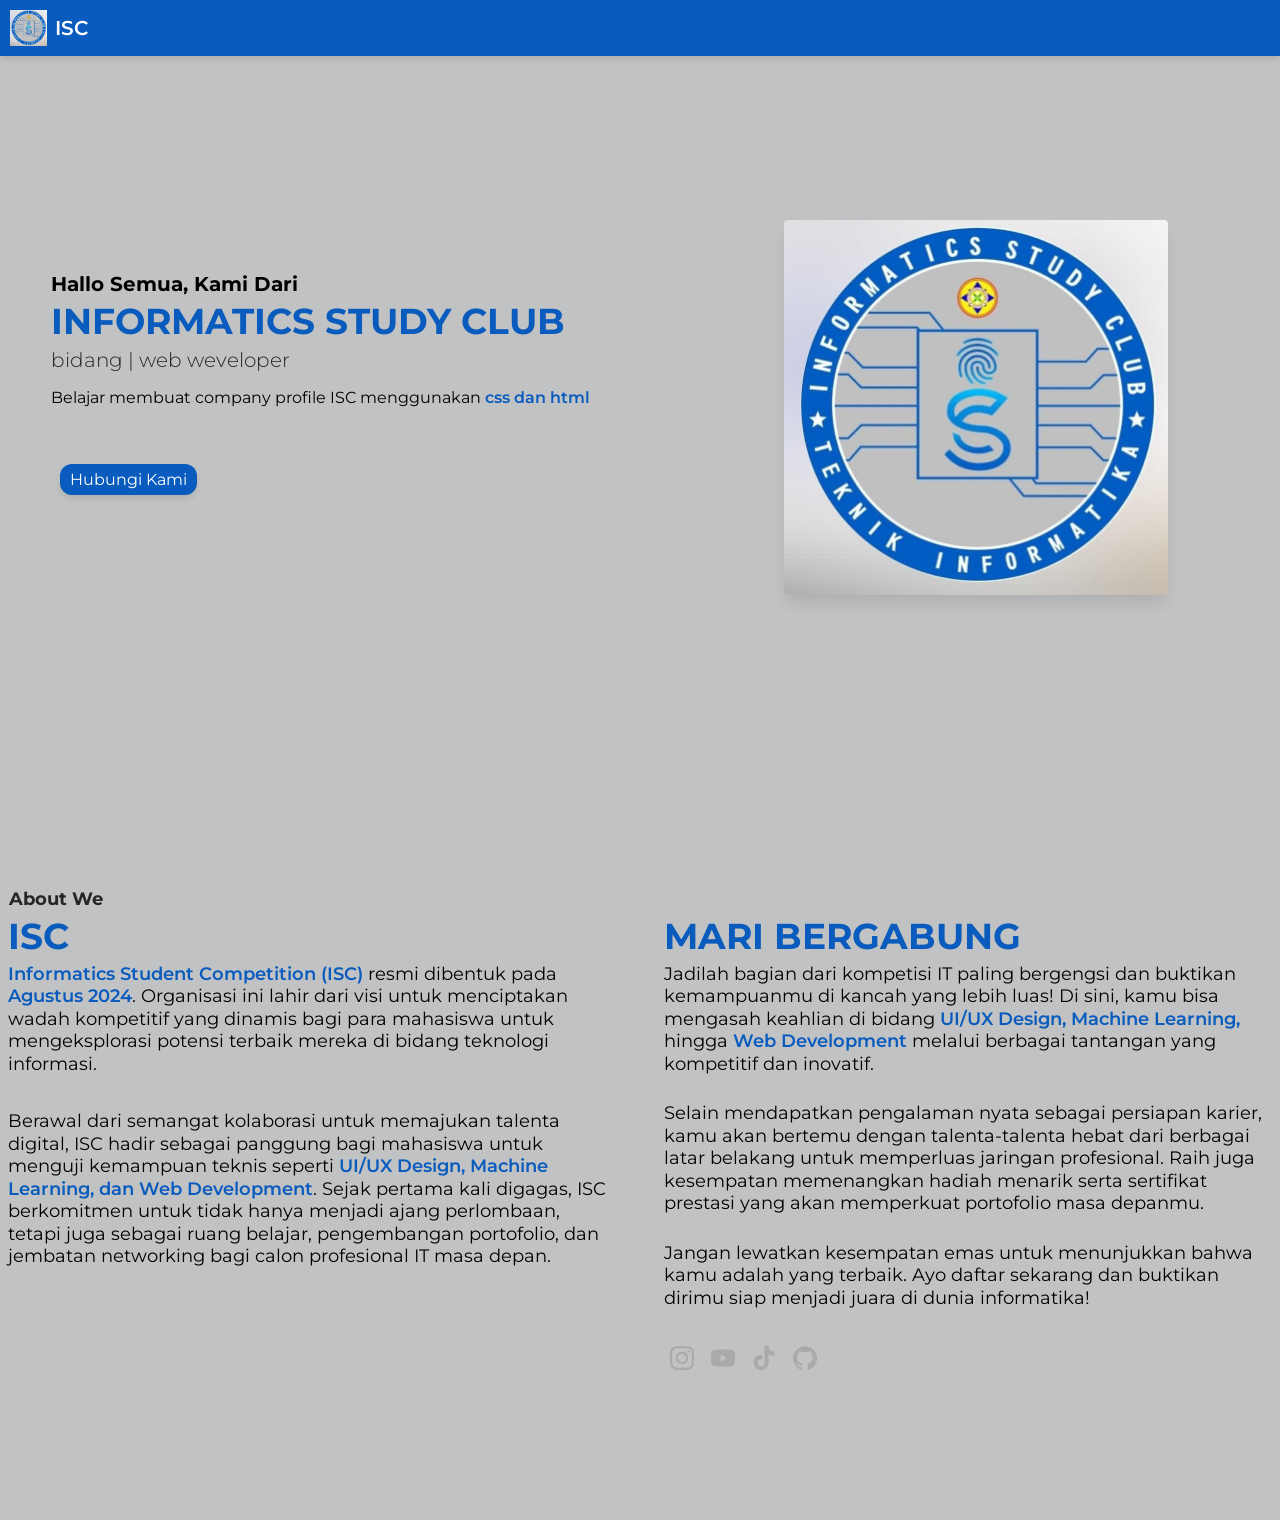
==== index.html @ fc63822f "Add files via upload" ====
<!doctype html>
<html lang="en">
  <head>
    <meta charset="UTF-8" />
    <meta name="viewport" content="width=device-width, initial-scale=1.0" />
    <title>Compny Profile Isc</title>
    <link rel="stylesheet" href="style.css" />
    <link rel="preconnect" href="https://fonts.googleapis.com" />
    <link rel="preconnect" href="https://fonts.gstatic.com" crossorigin />
    <link
      href="https://fonts.googleapis.com/css2?family=Inter:ital,opsz,wght@0,14..32,100..900;1,14..32,100..900&family=Montserrat:ital,wght@0,100..900;1,100..900&family=Roboto:ital,wght@0,100..900;1,100..900&display=swap"
      rel="stylesheet"
    />
  </head>
  <body>
    <!-- Header Start -->
    <header>
      <div class="container">
        <div class="inner-header">
          <div class="col-1-header">
            <div class="inner-header-col-1">
              <div class="logo">
                <img src="img/logo.jpeg" alt="" />
                <span>ISC</span>
              </div>
            </div>
          </div>
          <div class="col-2-header">
            <input type="checkbox" id="menu-toggle" hidden />

            <label for="menu-toggle" class="hamburger" id="hamburger">
              <span class="humberger-line"></span>
              <span class="humberger-line"></span>
              <span class="humberger-line"></span>
            </label>
            <nav id="nav-menu">
              <ul class="nav-ul">
                <li>
                  <a href="#home" class="nav-item active-item">Home</a>
                </li>
                <li>
                  <a href="#about" class="nav-item">About</a>
                </li>
                <li>
                  <a href="#program" class="nav-item">Program</a>
                </li>
                <li>
                  <a href="#contact" class="nav-item">Contact</a>
                </li>
                <li>
                  <a href="#bidang" class="nav-item">Bidang</a>
                </li>
              </ul>
            </nav>
          </div>
        </div>
      </div>
    </header>

    <!-- Header End-->

    <!-- Hero Section Start -->
    <section id="home">
      <div class="container">
        <div class="inner-hero">
          <div class="col-1-hero">
            <h1 class="">
              Hallo Semua, Kami dari
              <span
                class="block font-bold text-purple text-4xl lg:text-5xl mt-1"
              >
                Informatics study club
              </span>
            </h1>
            <h2 class="">bidang | <span class="">web weveloper</span></h2>
            <p class="leading-relaxed">
              Belajar membuat company profile ISC menggunakan
              <span class="text-purple font-bold"> css dan html </span>
            </p>
            <div class="container-home-a">
              <a href="#contact" class="">Hubungi Kami</a>
            </div>
          </div>
          <div class="col-2-hero">
            <img src="img/logo.jpeg" alt="" class="logo" />
          </div>
        </div>
      </div>
    </section>
    <!-- Hero Section End -->

    <!-- Hero Section Start -->
    <section id="about">
      <div class="container">
          <h2>About We</h2>
        <div class="inner-about">
          <div class="col-1-about">
            <h1>ISC</h1>
            <p >
             <span>Informatics Student Competition (ISC)</span> resmi dibentuk pada <span>Agustus 2024</span>. Organisasi ini lahir dari visi untuk menciptakan wadah kompetitif yang dinamis bagi para mahasiswa untuk mengeksplorasi potensi terbaik mereka di bidang teknologi informasi.
            </p><br>
            <p  >Berawal dari semangat kolaborasi untuk memajukan talenta digital, ISC hadir sebagai panggung bagi mahasiswa untuk menguji kemampuan teknis seperti <span>UI/UX Design, Machine Learning, dan Web Development</span>. Sejak pertama kali digagas, ISC berkomitmen untuk tidak hanya menjadi ajang perlombaan, tetapi juga sebagai ruang belajar, pengembangan portofolio, dan jembatan networking bagi calon profesional IT masa depan.</p>


          </div>
          <div class="col-2-about">
            <h1>Mari Bergabung</h1>
            <p>
              Jadilah bagian dari kompetisi IT paling bergengsi dan buktikan
              kemampuanmu di kancah yang lebih luas! Di sini, kamu bisa mengasah
              keahlian di bidang <span>UI/UX Design, Machine Learning,</span> hingga <span>Web
              Development</span> melalui berbagai tantangan yang kompetitif dan
              inovatif.</p><br>
              <p> Selain mendapatkan pengalaman nyata sebagai persiapan
              karier, kamu akan bertemu dengan talenta-talenta hebat dari
              berbagai latar belakang untuk memperluas jaringan profesional.
              Raih juga kesempatan memenangkan hadiah menarik serta sertifikat
              prestasi yang akan memperkuat portofolio masa depanmu. </p><br>
              <p>Jangan
              lewatkan kesempatan emas untuk menunjukkan bahwa kamu adalah yang
              terbaik. Ayo daftar sekarang dan buktikan dirimu siap menjadi
              juara di dunia informatika!</p> <br>
            </p>
            <ul>
              <li>
                <a href="">
                  <svg
                    role="img"
                    width="24"
                    viewBox="0 0 24 24"
                    xmlns="http://www.w3.org/2000/svg"
                  >
                    <title>Instagram</title>
                    <path
                      d="M7.0301.084c-1.2768.0602-2.1487.264-2.911.5634-.7888.3075-1.4575.72-2.1228 1.3877-.6652.6677-1.075 1.3368-1.3802 2.127-.2954.7638-.4956 1.6365-.552 2.914-.0564 1.2775-.0689 1.6882-.0626 4.947.0062 3.2586.0206 3.6671.0825 4.9473.061 1.2765.264 2.1482.5635 2.9107.308.7889.72 1.4573 1.388 2.1228.6679.6655 1.3365 1.0743 2.1285 1.38.7632.295 1.6361.4961 2.9134.552 1.2773.056 1.6884.069 4.9462.0627 3.2578-.0062 3.668-.0207 4.9478-.0814 1.28-.0607 2.147-.2652 2.9098-.5633.7889-.3086 1.4578-.72 2.1228-1.3881.665-.6682 1.0745-1.3378 1.3795-2.1284.2957-.7632.4966-1.636.552-2.9124.056-1.2809.0692-1.6898.063-4.948-.0063-3.2583-.021-3.6668-.0817-4.9465-.0607-1.2797-.264-2.1487-.5633-2.9117-.3084-.7889-.72-1.4568-1.3876-2.1228C21.2982 1.33 20.628.9208 19.8378.6165 19.074.321 18.2017.1197 16.9244.0645 15.6471.0093 15.236-.005 11.977.0014 8.718.0076 8.31.0215 7.0301.0839m.1402 21.6932c-1.17-.0509-1.8053-.2453-2.2287-.408-.5606-.216-.96-.4771-1.3819-.895-.422-.4178-.6811-.8186-.9-1.378-.1644-.4234-.3624-1.058-.4171-2.228-.0595-1.2645-.072-1.6442-.079-4.848-.007-3.2037.0053-3.583.0607-4.848.05-1.169.2456-1.805.408-2.2282.216-.5613.4762-.96.895-1.3816.4188-.4217.8184-.6814 1.3783-.9003.423-.1651 1.0575-.3614 2.227-.4171 1.2655-.06 1.6447-.072 4.848-.079 3.2033-.007 3.5835.005 4.8495.0608 1.169.0508 1.8053.2445 2.228.408.5608.216.96.4754 1.3816.895.4217.4194.6816.8176.9005 1.3787.1653.4217.3617 1.056.4169 2.2263.0602 1.2655.0739 1.645.0796 4.848.0058 3.203-.0055 3.5834-.061 4.848-.051 1.17-.245 1.8055-.408 2.2294-.216.5604-.4763.96-.8954 1.3814-.419.4215-.8181.6811-1.3783.9-.4224.1649-1.0577.3617-2.2262.4174-1.2656.0595-1.6448.072-4.8493.079-3.2045.007-3.5825-.006-4.848-.0608M16.953 5.5864A1.44 1.44 0 1 0 18.39 4.144a1.44 1.44 0 0 0-1.437 1.4424M5.8385 12.012c.0067 3.4032 2.7706 6.1557 6.173 6.1493 3.4026-.0065 6.157-2.7701 6.1506-6.1733-.0065-3.4032-2.771-6.1565-6.174-6.1498-3.403.0067-6.156 2.771-6.1496 6.1738M8 12.0077a4 4 0 1 1 4.008 3.9921A3.9996 3.9996 0 0 1 8 12.0077"
                    />
                  </svg>
                </a>
              </li>
              <li>
                <a href="">
                  <svg
                    role="img"
                    width="24"
                    viewBox="0 0 24 24"
                    xmlns="http://www.w3.org/2000/svg"
                  >
                    <title>YouTube</title>
                    <path
                      d="M23.498 6.186a3.016 3.016 0 0 0-2.122-2.136C19.505 3.545 12 3.545 12 3.545s-7.505 0-9.377.505A3.017 3.017 0 0 0 .502 6.186C0 8.07 0 12 0 12s0 3.93.502 5.814a3.016 3.016 0 0 0 2.122 2.136c1.871.505 9.376.505 9.376.505s7.505 0 9.377-.505a3.015 3.015 0 0 0 2.122-2.136C24 15.93 24 12 24 12s0-3.93-.502-5.814zM9.545 15.568V8.432L15.818 12l-6.273 3.568z"
                    />
                  </svg>
                </a>
              </li>

              <li>
                <a href="">
                  <svg
                    role="img"
                    width="24"
                    viewBox="0 0 24 24"
                    xmlns="http://www.w3.org/2000/svg"
                  >
                    <title>TikTok</title>
                    <path
                      d="M12.525.02c1.31-.02 2.61-.01 3.91-.02.08 1.53.63 3.09 1.75 4.17 1.12 1.11 2.7 1.62 4.24 1.79v4.03c-1.44-.05-2.89-.35-4.2-.97-.57-.26-1.1-.59-1.62-.93-.01 2.92.01 5.84-.02 8.75-.08 1.4-.54 2.79-1.35 3.94-1.31 1.92-3.58 3.17-5.91 3.21-1.43.08-2.86-.31-4.08-1.03-2.02-1.19-3.44-3.37-3.65-5.71-.02-.5-.03-1-.01-1.49.18-1.9 1.12-3.72 2.58-4.96 1.66-1.44 3.98-2.13 6.15-1.72.02 1.48-.04 2.96-.04 4.44-.99-.32-2.15-.23-3.02.37-.63.41-1.11 1.04-1.36 1.75-.21.51-.15 1.07-.14 1.61.24 1.64 1.82 3.02 3.5 2.87 1.12-.01 2.19-.66 2.77-1.61.19-.33.4-.67.41-1.06.1-1.79.06-3.57.07-5.36.01-4.03-.01-8.05.02-12.07z"
                    />
                  </svg>
                </a>
              </li>
              <li>
                <a href="">
                  <svg
                    role="img"
                    width="24"
                    viewBox="0 0 24 24"
                    xmlns="http://www.w3.org/2000/svg"
                  >
                    <title>GitHub</title>
                    <path
                      d="M12 .297c-6.63 0-12 5.373-12 12 0 5.303 3.438 9.8 8.205 11.385.6.113.82-.258.82-.577 0-.285-.01-1.04-.015-2.04-3.338.724-4.042-1.61-4.042-1.61C4.422 18.07 3.633 17.7 3.633 17.7c-1.087-.744.084-.729.084-.729 1.205.084 1.838 1.236 1.838 1.236 1.07 1.835 2.809 1.305 3.495.998.108-.776.417-1.305.76-1.605-2.665-.3-5.466-1.332-5.466-5.93 0-1.31.465-2.38 1.235-3.22-.135-.303-.54-1.523.105-3.176 0 0 1.005-.322 3.3 1.23.96-.267 1.98-.399 3-.405 1.02.006 2.04.138 3 .405 2.28-1.552 3.285-1.23 3.285-1.23.645 1.653.24 2.873.12 3.176.765.84 1.23 1.91 1.23 3.22 0 4.61-2.805 5.625-5.475 5.92.42.36.81 1.096.81 2.22 0 1.606-.015 2.896-.015 3.286 0 .315.21.69.825.57C20.565 22.092 24 17.592 24 12.297c0-6.627-5.373-12-12-12"
                    />
                  </svg>
                </a>
              </li>
            </ul>
          </div>
        </div>
      </div>
    </section>
    <!-- Hero Section End -->
  </body>
</html>
---- style.css ----
:root {
  /* Colors */
  --bg-primary: #095bbd;
  --bg-secondary: #c0c2c4;
  --text-white: #ffffff;
  --text-primary: #095bbd;

  /* Spacing */
  --spacing-xs: 4px;
  --spacing-sm: 8px;
  --spacing-md: 16px;
  --spacing-lg: 24px;
  --spacing-xl: 32px;

  /* Font Sizes */
  --font-sm: 0.875rem;
  --font-base: 1rem;
  --font-lg: 1.125rem;
  --font-xl: 1.25rem;
  --font-2xl: 1.5rem;
  --font-3xl: 1.75rem;
  --font-4xl: 2.25rem; /* 36px */
  --font-5xl: 3rem; /* 48px */
  --font-6xl: 3.75rem; /* 60px */
  --font-7xl: 4.5rem; /* 72px */
  --font-8xl: 6rem; /* 96px */
  --font-9xl: 8rem; /* 128px (default Tailwind) */

  /* Line-heigth */
  --line-height-none: 1;
  --line-height-tight: 1.25;
  --line-height-snug: 1.375;
  --line-height-normal: 1.5;
  --line-height-relaxed: 1.625;
  --line-height-loose: 2;

  --font-normal: 400;
  --font-medium: 500;
  --font-semibold: 600;
  --font-bold: 700;

  /* Border Radius */
  --radius-sm: 4px;
  --radius-md: 8px;
  --radius-lg: 12px;
  --radius-xl: 16px;
  --radius-round: 50%;

  /* Shadows */
  --shadow-sm: 0 1px 2px 0 rgba(0, 0, 0, 0.05);
  --shadow-md: 0 4px 6px -1px rgba(0, 0, 0, 0.1);
  --shadow-lg: 0 10px 15px -3px rgba(0, 0, 0, 0.1);
  --shadow-xl: 0 20px 25px -5px rgba(0, 0, 0, 0.1);
}
* {
  margin: 0;
  padding: 0;
  box-sizing: border-box;
}

body {
  background-color: var(--bg-secondary);
  font-family: "Montserrat", sans-serif;
  overflow-x: hidden;
}

section {
  padding-block: 9rem;
}
.container {
  width: 100%;
  margin-inline: auto;
  padding-inline: auto;
}

/* Header Start*/
header {
  position: sticky;
  top: 0;
  right: 0;
  height: 56px;
  background-color: var(--bg-primary);
  width: 100%;
  box-shadow: var(--shadow-md);
  overflow: visible;
  z-index: 999;
}

header .inner-header {
  display: grid;
  grid-template-columns: 50% 50%;
  grid-template-areas: "col-1-header col-2-header";
}

/*------- Colom 1  ------ */
header .col-1-header {
  grid-area: col-1-header;
  height: 56px;
  display: grid;
  align-items: center;
  margin-inline-start: 10px;
}

header .col-1-header .logo {
  display: flex;
  align-items: center; /* bikin span sejajar tengah dengan gambar */
  gap: 8px; /* jarak antara gambar dan teks */
}
header .col-1-header .logo img {
  height: 36px;
  width: auto; /* biar proporsi aman */
}

header .col-1-header .logo span {
  color: var(--text-white);
  font-weight: 600;
  font-size: var(--font-xl);
}

/*------- Colom 2  ------ */
header .col-2-header {
  grid-area: col-2-header;
  height: 56px;
  display: flex;
  justify-content: end;
  margin-inline-end: 10px;
  align-items: center;
}

/*----- Humberger ------*/

header .col-2-header #hamburger {
  display: flex;
  flex-direction: column;
  gap: 5px;
  cursor: pointer;
  background-color: transparent;
  border: none;
}

header .col-2-header .humberger-line {
  width: 20px;
  height: 3px;
  display: block;
  background: rgba(0, 0, 0, 0.9); /* ini yang bikin garis */
  border-radius: 2px; /* opsional biar agak halus */
  transition: all 0.3s ease;
  transform-origin: center; /* penting */
}

/* saat aktif */
#menu-toggle:checked + .hamburger .humberger-line:nth-child(1) {
  transform: translateY(8px) rotate(45deg);
}

#menu-toggle:checked + .hamburger .humberger-line:nth-child(2) {
  opacity: 0;
}

#menu-toggle:checked + .hamburger .humberger-line:nth-child(3) {
  transform: translateY(-8px) rotate(-45deg);
}
/* ------ Menu ------ */
#nav-menu {
  position: absolute;
  /* overflow-x: hidden; <-- Hapus ini jika tidak perlu di dalam menu */
  background-color: var(--bg-secondary);
  box-shadow: var(--shadow-lg);
  top: 100%; /* Pas di bawah header */
  right: 0;   /* Tempelkan ke kanan layar agar tidak meluber */
  max-width: 96rem;
  padding: 1.5rem;
  padding-inline: 3rem;
  z-index: 99;
  transition: all 0.5s ease;
  
  /* Perubahan Utama */
  opacity: 0;
  visibility: hidden; 
  transform: translateX(100%); /* Dorong keluar layar sepenuhnya berdasarkan lebar dirinya sendiri */
}

#menu-toggle:checked ~ #nav-menu {
  transform: translateX(0);
   visibility:visible; 
  opacity: 1;
}

#nav-menu .nav-ul {
  list-style: none;

}

#nav-menu .nav-item {
  display: block;
  padding: 0.5rem;
  color: black;
  text-decoration: none;
  list-style: none;
}

#nav-menu .nav-item:visited {
  color: none;
}

#nav-menu .nav-item.active-item {
  font-weight: 800;
}

/* Header End*/

/* Hero Section */

.inner-hero {
  display: grid;
  grid-template-columns: 100%; /* 2 kolom sama lebar */
  gap: 16px; /* jarak antar kolom */

  grid-template-areas:
    "text"
    "logo";
  /* justify-content: center;  */
  place-items: center;
}
/* ---- Colom 1 ----- */
.col-1-hero {
  width: inherit;
  display: flex;
  grid-area: text;
  padding-inline: 1em;
  justify-content: center; /* tengah horizontal */
  flex-direction: column;
  align-items: flex-start;
}

.col-1-hero h1 {
  font-size: var(--font-base);
  line-height: var(--line-height-tight);
  text-transform: capitalize;
  font-weight: bold;
  font-weight: 700;
}
.col-1-hero h1 span {
  /* font-size: var(--font-heading-mobile); */
  font-size: var(--font-2xl);
  line-height: var(--line-height-tight);
  color: var(--text-primary);
  display: block;
  margin-top: 2px;
  text-transform: uppercase;
}

.col-1-hero h2 {
  font-weight: 300;
  opacity: 0.8;
  font-size: var(--font-lg);
  margin-bottom: 0.7rem;
  line-height: var(--line-height-relaxed);
}

.col-1-hero p {
  line-height: var(--line-height-tight);
  font-size: var(--font-base);
  margin-bottom: 1.5rem;
}

.col-1-hero p span {
  color: var(--text-primary);
  font-weight: 600;
}

.col-1-hero a {
  text-decoration: none;
  display: inline-block;
  background-color: #095bbd;
  color: var(--text-white);
  padding-inline: 10px;
  padding-block: 6px;
  outline: none;
  width: auto;
  border-radius: var(--radius-lg);
  margin-inline-start: 0.6rem;
  margin-bottom: 2rem;
  transition: all 0.4 ease;
  box-shadow: var(--shadow-md);
}

.col-1-hero a:hover {
  opacity: 0.9;
  transform: translateY(-2px);
  z-index: 999;
}

/* ---- Colom 2 ----- */

.col-2-hero {
  grid-area: logo;
  align-self: center;
  padding-inline: 1em;
  margin-top: 20px;
}

.col-2-hero img {
  margin-inline: auto;
  width: 24rem;
  max-width: 100%;
  text-align: center;
  border-radius: var(--radius-sm);
  box-shadow: var(--shadow-lg);
}

/* Hero Section End */

/* Abaout  Start */

#about h2 {
  font-weight: 700;
  opacity: 0.8;
  font-size: var(--font-lg);
  /* margin-bottom: 0.7rem; */
  line-height: var(--line-height-snug);
  text-transform: none;
  margin-inline-start: 0.8em;
}

.inner-about {
  display: grid;
  grid-template-columns: 100%; /* 2 kolom sama lebar */
  gap: 16px; /* jarak antar kolom */

  grid-template-areas:
    "col-1-about"
    "col-2-about";
  justify-content: center;
  align-items: start;
  /* place-items: center; */
}
.col-1-about {
  width: inherit;
  display: flex;
  grid-area: col-1-about;
  padding-inline: 1em;
  justify-content: center; /* tengah horizontal */
  flex-direction: column;
  align-items: flex-start;
  gap: 4px;
  text-transform: uppercase;
  margin-top: 2px;
}

.col-1-about h1 {
  font-size: var(--font-2xl);
  line-height: var(--line-height-tight);
  text-transform: capitalize;
  color: var(--text-primary);
  font-weight: bold;
  font-weight: 700;
}

.col-1-about p {
  line-height: var(--line-height-tight);
  font-size: var(--font-base);
  margin-bottom: 0.5rem;
  text-transform: none !important;
}

.col-1-about p span {
  color: var(--text-primary);
  font-weight: 600;
}

.col-2-about {
  width: inherit;
  display: flex;
  grid-area: col-2-about;
  padding-inline: 1em;
  justify-content: center; /* tengah horizontal */
  flex-direction: column;
  align-items: flex-start;
  gap: 4px;
}

.col-2-about h1 {
  font-size: var(--font-2xl);
  line-height: var(--line-height-tight);
  text-transform: capitalize;
  color: var(--text-primary);
  font-weight: bold;
  font-weight: 700;
  margin-top: 2px;
  text-transform: uppercase;
}

.col-2-about p {
  line-height: var(--line-height-tight);
  font-size: var(--font-base);
  /* margin-bottom: 1.5rem; */
}

.col-2-about ul {
  display: flex;
  gap: 5px;
}

.col-2-about p span {
  color: var(--text-primary);
  font-weight: 600;
}

.col-2-about ul li {
  display: grid;
  place-items: center;
  width: 2.25rem;
  height: 2.25rem;
  border-radius: var(--radius-round);
}
col-2-about .inner-icon-about {
  margin-top: 2rem;
}

.col-2-about ul li a {
  display: flex;
  height: auto;
  color: var(--text-white);
}

.col-2-about ul li a svg {
  fill: #aaa;
  transition: 0.3s;
}

.col-2-about ul li a svg path {
  fill: #aaa;
  transition: 0.3s;
}

.col-2-about ul li:hover a svg path {
  fill: #fff;
}

.col-2-about ul li:hover svg {
  /* fill: #E1306C; warna Instagram */
  fill: var(--bg-secondary);
  line-height: 2.25rem;
}
.col-2-about ul li:hover {
  background-color: var(--bg-primary);
}
/* Abaout  End*/

/* Mobile (default) */

/* sm ≥ 640px */
@media (min-width: 640px) {
  .container {
    max-width: 40rem;
  }
}

/* md ≥ 768px */
@media (min-width: 768px) {
  .container {
    max-width: 48rem;
  }
}

/* lg ≥ 1024px */
@media (min-width: 1024px) {
  .container {
    max-width: 64;
  }

  /* Header Start */
  header .col-2-header #hamburger {
    display: none;
  }

  /* ------ Menu ------ */
  #nav-menu {
    position: static;
    background-color: transparent;
    max-width: 96rem;
    padding: 0.3rem;
    padding-inline: 0;
    z-index: 99;
    transition: all 0.5s ease;
    opacity: 1;

    transform: translateX(0);
  }

  #nav-menu .nav-ul {
    display: flex;
  }

  #nav-menu .nav-item {
    display: inline-block;
    color: var(--text-white);
    padding-inline: 1rem;
    list-style: none;
  }

  /* Header end */
  /* Hero Section */

  header {
  }

  .inner-hero {
    grid-template-columns: 50% 50%; /* 2 kolom sama lebar */
    grid-template-areas: "text logo";
  }

  /* ---- Colom 1 ----- */
  .col-1-hero h1 {
    font-size: var(--font-xl);
  }
  .col-1-hero h1 span {
    /* font-size: var(--font-heading-mobile); */
    font-size: var(--font-4xl);
  }

  .col-1-hero h2 {
    font-size: var(--font-xl);
  }

  .col-1-hero a {
    margin-top: 2rem;
  }

  /* Hero SectionEnd */

  /* About Start */
  #about h2 {
    margin-inline-start: 0.5em;
  }

  .inner-about {
    grid-template-columns: 50% 50%; /* 2 kolom sama lebar */
    grid-template-areas: "col-1-about col-2-about";
  }

  /* ---- Colom 1 ----- */
  .col-1-about h1 {
    /* font-size: var(--font-heading-mobile); */
    font-size: var(--font-4xl);
  }

  .col-1-about h2 {
    font-size: var(--font-xl);
  }

  .col-1-about p {
    font-size: var(--font-lg);
  }

  .col-1-hero a {
    margin-top: 2rem;
  }

  /* ---- Colom 2 ----- */
  .col-2-about {
    margin-top: 0rem;
  }
  .col-2-about h1 {
    /* font-size: var(--font-heading-mobile); */
    font-size: var(--font-4xl);
  }

  .col-2-about p {
    font-size: var(--font-lg);
  }
}

/* xl ≥ 1280px */
@media (min-width: 1280px) {
  .container {
    max-width: 80rem;
  }
}

/* 2xl ≥ 1536px */
@media (min-width: 1536px) {
  .container {
    max-width: 96rem;
  }
}
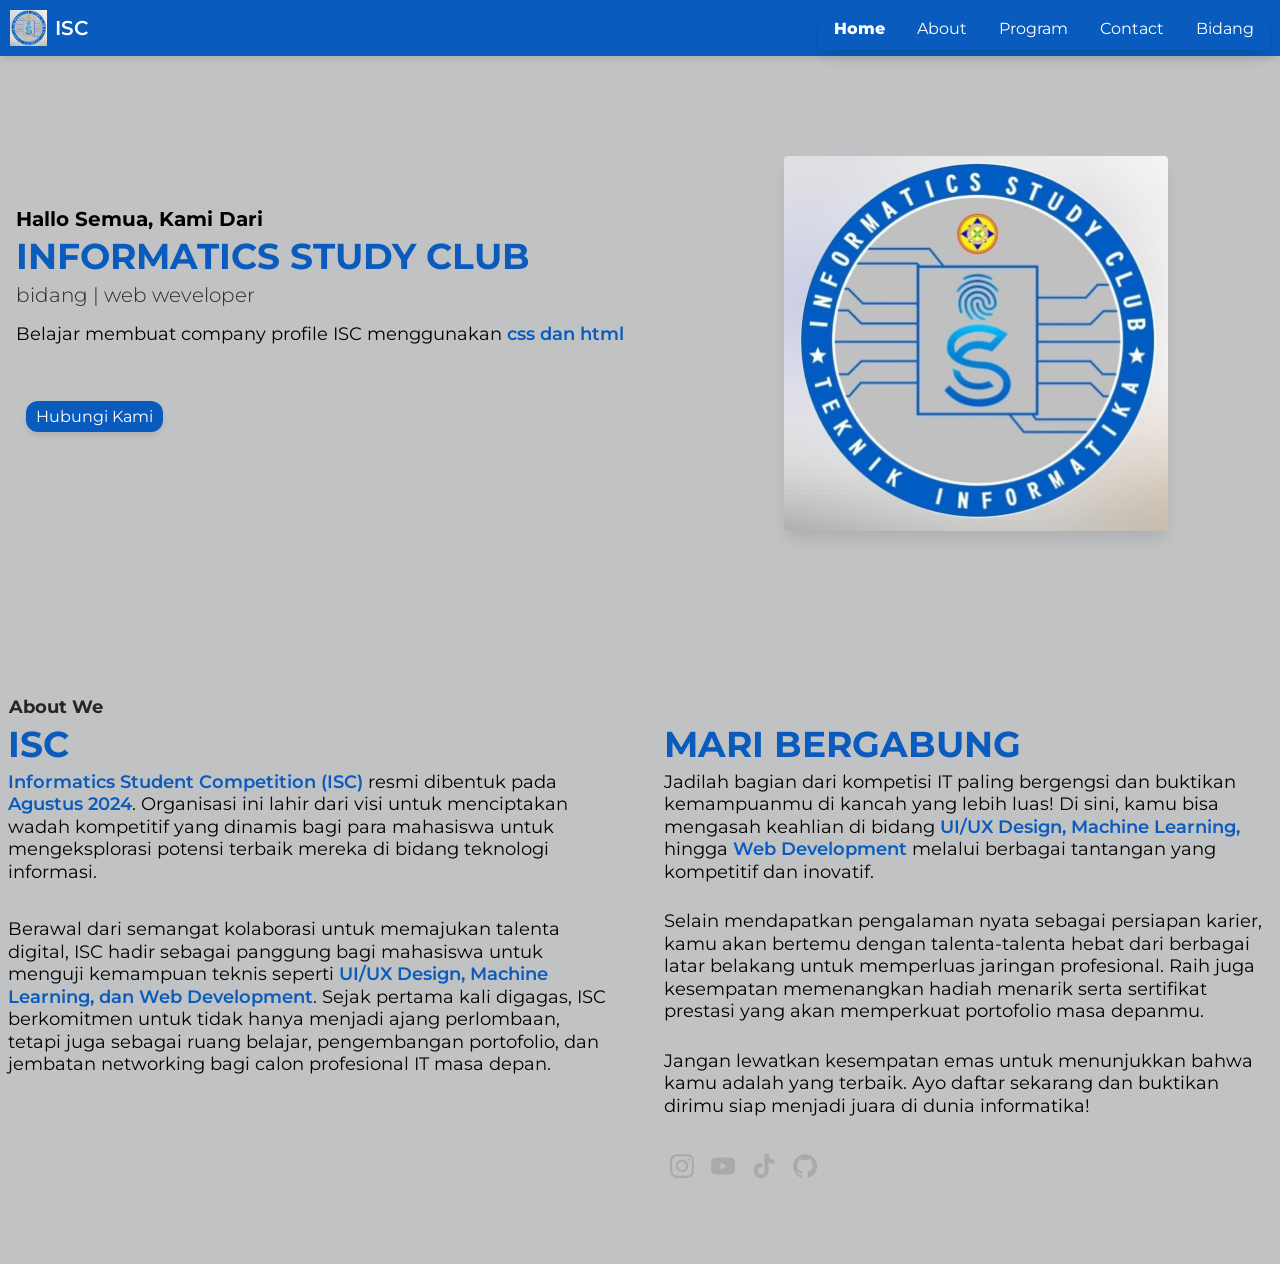
==== commit fc8a717d: "init project" ====
--- a/index.html
+++ b/index.html
@@ -1,193 +1,193 @@
-<!doctype html>
-<html lang="en">
-  <head>
-    <meta charset="UTF-8" />
-    <meta name="viewport" content="width=device-width, initial-scale=1.0" />
-    <title>Compny Profile Isc</title>
-    <link rel="stylesheet" href="style.css" />
-    <link rel="preconnect" href="https://fonts.googleapis.com" />
-    <link rel="preconnect" href="https://fonts.gstatic.com" crossorigin />
-    <link
-      href="https://fonts.googleapis.com/css2?family=Inter:ital,opsz,wght@0,14..32,100..900;1,14..32,100..900&family=Montserrat:ital,wght@0,100..900;1,100..900&family=Roboto:ital,wght@0,100..900;1,100..900&display=swap"
-      rel="stylesheet"
-    />
-  </head>
-  <body>
-    <!-- Header Start -->
-    <header>
-      <div class="container">
-        <div class="inner-header">
-          <div class="col-1-header">
-            <div class="inner-header-col-1">
-              <div class="logo">
-                <img src="img/logo.jpeg" alt="" />
-                <span>ISC</span>
-              </div>
-            </div>
-          </div>
-          <div class="col-2-header">
-            <input type="checkbox" id="menu-toggle" hidden />
-
-            <label for="menu-toggle" class="hamburger" id="hamburger">
-              <span class="humberger-line"></span>
-              <span class="humberger-line"></span>
-              <span class="humberger-line"></span>
-            </label>
-            <nav id="nav-menu">
-              <ul class="nav-ul">
-                <li>
-                  <a href="#home" class="nav-item active-item">Home</a>
-                </li>
-                <li>
-                  <a href="#about" class="nav-item">About</a>
-                </li>
-                <li>
-                  <a href="#program" class="nav-item">Program</a>
-                </li>
-                <li>
-                  <a href="#contact" class="nav-item">Contact</a>
-                </li>
-                <li>
-                  <a href="#bidang" class="nav-item">Bidang</a>
-                </li>
-              </ul>
-            </nav>
-          </div>
-        </div>
-      </div>
-    </header>
-
-    <!-- Header End-->
-
-    <!-- Hero Section Start -->
-    <section id="home">
-      <div class="container">
-        <div class="inner-hero">
-          <div class="col-1-hero">
-            <h1 class="">
-              Hallo Semua, Kami dari
-              <span
-                class="block font-bold text-purple text-4xl lg:text-5xl mt-1"
-              >
-                Informatics study club
-              </span>
-            </h1>
-            <h2 class="">bidang | <span class="">web weveloper</span></h2>
-            <p class="leading-relaxed">
-              Belajar membuat company profile ISC menggunakan
-              <span class="text-purple font-bold"> css dan html </span>
-            </p>
-            <div class="container-home-a">
-              <a href="#contact" class="">Hubungi Kami</a>
-            </div>
-          </div>
-          <div class="col-2-hero">
-            <img src="img/logo.jpeg" alt="" class="logo" />
-          </div>
-        </div>
-      </div>
-    </section>
-    <!-- Hero Section End -->
-
-    <!-- Hero Section Start -->
-    <section id="about">
-      <div class="container">
-          <h2>About We</h2>
-        <div class="inner-about">
-          <div class="col-1-about">
-            <h1>ISC</h1>
-            <p >
-             <span>Informatics Student Competition (ISC)</span> resmi dibentuk pada <span>Agustus 2024</span>. Organisasi ini lahir dari visi untuk menciptakan wadah kompetitif yang dinamis bagi para mahasiswa untuk mengeksplorasi potensi terbaik mereka di bidang teknologi informasi.
-            </p><br>
-            <p  >Berawal dari semangat kolaborasi untuk memajukan talenta digital, ISC hadir sebagai panggung bagi mahasiswa untuk menguji kemampuan teknis seperti <span>UI/UX Design, Machine Learning, dan Web Development</span>. Sejak pertama kali digagas, ISC berkomitmen untuk tidak hanya menjadi ajang perlombaan, tetapi juga sebagai ruang belajar, pengembangan portofolio, dan jembatan networking bagi calon profesional IT masa depan.</p>
-
-
-          </div>
-          <div class="col-2-about">
-            <h1>Mari Bergabung</h1>
-            <p>
-              Jadilah bagian dari kompetisi IT paling bergengsi dan buktikan
-              kemampuanmu di kancah yang lebih luas! Di sini, kamu bisa mengasah
-              keahlian di bidang <span>UI/UX Design, Machine Learning,</span> hingga <span>Web
-              Development</span> melalui berbagai tantangan yang kompetitif dan
-              inovatif.</p><br>
-              <p> Selain mendapatkan pengalaman nyata sebagai persiapan
-              karier, kamu akan bertemu dengan talenta-talenta hebat dari
-              berbagai latar belakang untuk memperluas jaringan profesional.
-              Raih juga kesempatan memenangkan hadiah menarik serta sertifikat
-              prestasi yang akan memperkuat portofolio masa depanmu. </p><br>
-              <p>Jangan
-              lewatkan kesempatan emas untuk menunjukkan bahwa kamu adalah yang
-              terbaik. Ayo daftar sekarang dan buktikan dirimu siap menjadi
-              juara di dunia informatika!</p> <br>
-            </p>
-            <ul>
-              <li>
-                <a href="">
-                  <svg
-                    role="img"
-                    width="24"
-                    viewBox="0 0 24 24"
-                    xmlns="http://www.w3.org/2000/svg"
-                  >
-                    <title>Instagram</title>
-                    <path
-                      d="M7.0301.084c-1.2768.0602-2.1487.264-2.911.5634-.7888.3075-1.4575.72-2.1228 1.3877-.6652.6677-1.075 1.3368-1.3802 2.127-.2954.7638-.4956 1.6365-.552 2.914-.0564 1.2775-.0689 1.6882-.0626 4.947.0062 3.2586.0206 3.6671.0825 4.9473.061 1.2765.264 2.1482.5635 2.9107.308.7889.72 1.4573 1.388 2.1228.6679.6655 1.3365 1.0743 2.1285 1.38.7632.295 1.6361.4961 2.9134.552 1.2773.056 1.6884.069 4.9462.0627 3.2578-.0062 3.668-.0207 4.9478-.0814 1.28-.0607 2.147-.2652 2.9098-.5633.7889-.3086 1.4578-.72 2.1228-1.3881.665-.6682 1.0745-1.3378 1.3795-2.1284.2957-.7632.4966-1.636.552-2.9124.056-1.2809.0692-1.6898.063-4.948-.0063-3.2583-.021-3.6668-.0817-4.9465-.0607-1.2797-.264-2.1487-.5633-2.9117-.3084-.7889-.72-1.4568-1.3876-2.1228C21.2982 1.33 20.628.9208 19.8378.6165 19.074.321 18.2017.1197 16.9244.0645 15.6471.0093 15.236-.005 11.977.0014 8.718.0076 8.31.0215 7.0301.0839m.1402 21.6932c-1.17-.0509-1.8053-.2453-2.2287-.408-.5606-.216-.96-.4771-1.3819-.895-.422-.4178-.6811-.8186-.9-1.378-.1644-.4234-.3624-1.058-.4171-2.228-.0595-1.2645-.072-1.6442-.079-4.848-.007-3.2037.0053-3.583.0607-4.848.05-1.169.2456-1.805.408-2.2282.216-.5613.4762-.96.895-1.3816.4188-.4217.8184-.6814 1.3783-.9003.423-.1651 1.0575-.3614 2.227-.4171 1.2655-.06 1.6447-.072 4.848-.079 3.2033-.007 3.5835.005 4.8495.0608 1.169.0508 1.8053.2445 2.228.408.5608.216.96.4754 1.3816.895.4217.4194.6816.8176.9005 1.3787.1653.4217.3617 1.056.4169 2.2263.0602 1.2655.0739 1.645.0796 4.848.0058 3.203-.0055 3.5834-.061 4.848-.051 1.17-.245 1.8055-.408 2.2294-.216.5604-.4763.96-.8954 1.3814-.419.4215-.8181.6811-1.3783.9-.4224.1649-1.0577.3617-2.2262.4174-1.2656.0595-1.6448.072-4.8493.079-3.2045.007-3.5825-.006-4.848-.0608M16.953 5.5864A1.44 1.44 0 1 0 18.39 4.144a1.44 1.44 0 0 0-1.437 1.4424M5.8385 12.012c.0067 3.4032 2.7706 6.1557 6.173 6.1493 3.4026-.0065 6.157-2.7701 6.1506-6.1733-.0065-3.4032-2.771-6.1565-6.174-6.1498-3.403.0067-6.156 2.771-6.1496 6.1738M8 12.0077a4 4 0 1 1 4.008 3.9921A3.9996 3.9996 0 0 1 8 12.0077"
-                    />
-                  </svg>
-                </a>
-              </li>
-              <li>
-                <a href="">
-                  <svg
-                    role="img"
-                    width="24"
-                    viewBox="0 0 24 24"
-                    xmlns="http://www.w3.org/2000/svg"
-                  >
-                    <title>YouTube</title>
-                    <path
-                      d="M23.498 6.186a3.016 3.016 0 0 0-2.122-2.136C19.505 3.545 12 3.545 12 3.545s-7.505 0-9.377.505A3.017 3.017 0 0 0 .502 6.186C0 8.07 0 12 0 12s0 3.93.502 5.814a3.016 3.016 0 0 0 2.122 2.136c1.871.505 9.376.505 9.376.505s7.505 0 9.377-.505a3.015 3.015 0 0 0 2.122-2.136C24 15.93 24 12 24 12s0-3.93-.502-5.814zM9.545 15.568V8.432L15.818 12l-6.273 3.568z"
-                    />
-                  </svg>
-                </a>
-              </li>
-
-              <li>
-                <a href="">
-                  <svg
-                    role="img"
-                    width="24"
-                    viewBox="0 0 24 24"
-                    xmlns="http://www.w3.org/2000/svg"
-                  >
-                    <title>TikTok</title>
-                    <path
-                      d="M12.525.02c1.31-.02 2.61-.01 3.91-.02.08 1.53.63 3.09 1.75 4.17 1.12 1.11 2.7 1.62 4.24 1.79v4.03c-1.44-.05-2.89-.35-4.2-.97-.57-.26-1.1-.59-1.62-.93-.01 2.92.01 5.84-.02 8.75-.08 1.4-.54 2.79-1.35 3.94-1.31 1.92-3.58 3.17-5.91 3.21-1.43.08-2.86-.31-4.08-1.03-2.02-1.19-3.44-3.37-3.65-5.71-.02-.5-.03-1-.01-1.49.18-1.9 1.12-3.72 2.58-4.96 1.66-1.44 3.98-2.13 6.15-1.72.02 1.48-.04 2.96-.04 4.44-.99-.32-2.15-.23-3.02.37-.63.41-1.11 1.04-1.36 1.75-.21.51-.15 1.07-.14 1.61.24 1.64 1.82 3.02 3.5 2.87 1.12-.01 2.19-.66 2.77-1.61.19-.33.4-.67.41-1.06.1-1.79.06-3.57.07-5.36.01-4.03-.01-8.05.02-12.07z"
-                    />
-                  </svg>
-                </a>
-              </li>
-              <li>
-                <a href="">
-                  <svg
-                    role="img"
-                    width="24"
-                    viewBox="0 0 24 24"
-                    xmlns="http://www.w3.org/2000/svg"
-                  >
-                    <title>GitHub</title>
-                    <path
-                      d="M12 .297c-6.63 0-12 5.373-12 12 0 5.303 3.438 9.8 8.205 11.385.6.113.82-.258.82-.577 0-.285-.01-1.04-.015-2.04-3.338.724-4.042-1.61-4.042-1.61C4.422 18.07 3.633 17.7 3.633 17.7c-1.087-.744.084-.729.084-.729 1.205.084 1.838 1.236 1.838 1.236 1.07 1.835 2.809 1.305 3.495.998.108-.776.417-1.305.76-1.605-2.665-.3-5.466-1.332-5.466-5.93 0-1.31.465-2.38 1.235-3.22-.135-.303-.54-1.523.105-3.176 0 0 1.005-.322 3.3 1.23.96-.267 1.98-.399 3-.405 1.02.006 2.04.138 3 .405 2.28-1.552 3.285-1.23 3.285-1.23.645 1.653.24 2.873.12 3.176.765.84 1.23 1.91 1.23 3.22 0 4.61-2.805 5.625-5.475 5.92.42.36.81 1.096.81 2.22 0 1.606-.015 2.896-.015 3.286 0 .315.21.69.825.57C20.565 22.092 24 17.592 24 12.297c0-6.627-5.373-12-12-12"
-                    />
-                  </svg>
-                </a>
-              </li>
-            </ul>
-          </div>
-        </div>
-      </div>
-    </section>
-    <!-- Hero Section End -->
-  </body>
-</html>
+<!doctype html>
+<html lang="en">
+  <head>
+    <meta charset="UTF-8" />
+    <meta name="viewport" content="width=device-width, initial-scale=1.0" />
+    <title>Compny Profile Isc</title>
+    <link rel="stylesheet" href="style.css" />
+    <link rel="preconnect" href="https://fonts.googleapis.com" />
+    <link rel="preconnect" href="https://fonts.gstatic.com" crossorigin />
+    <link
+      href="https://fonts.googleapis.com/css2?family=Inter:ital,opsz,wght@0,14..32,100..900;1,14..32,100..900&family=Montserrat:ital,wght@0,100..900;1,100..900&family=Roboto:ital,wght@0,100..900;1,100..900&display=swap"
+      rel="stylesheet"
+    />
+  </head>
+  <body>
+    <!-- Header Start -->
+    <header>
+      <div class="container">
+        <div class="inner-header">
+          <div class="col-1-header">
+            <div class="inner-header-col-1">
+              <div class="logo">
+                <img src="img/logo.jpeg" alt="" />
+                <span>ISC</span>
+              </div>
+            </div>
+          </div>
+          <div class="col-2-header">
+            <input type="checkbox" id="menu-toggle" hidden />
+
+            <label for="menu-toggle" class="hamburger" id="hamburger">
+              <span class="humberger-line"></span>
+              <span class="humberger-line"></span>
+              <span class="humberger-line"></span>
+            </label>
+            <nav id="nav-menu">
+              <ul class="nav-ul">
+                <li>
+                  <a href="#home" class="nav-item active-item">Home</a>
+                </li>
+                <li>
+                  <a href="#about" class="nav-item">About</a>
+                </li>
+                <li>
+                  <a href="#program" class="nav-item">Program</a>
+                </li>
+                <li>
+                  <a href="#contact" class="nav-item">Contact</a>
+                </li>
+                <li>
+                  <a href="#bidang" class="nav-item">Bidang</a>
+                </li>
+              </ul>
+            </nav>
+          </div>
+        </div>
+      </div>
+    </header>
+
+    <!-- Header End-->
+
+    <!-- Hero Section Start -->
+    <section id="home">
+      <div class="container">
+        <div class="inner-hero">
+          <div class="col-1-hero">
+            <h1 class="">
+              Hallo Semua, Kami dari
+              <span
+                class="block font-bold text-purple text-4xl lg:text-5xl mt-1"
+              >
+                Informatics study club
+              </span>
+            </h1>
+            <h2 class="">bidang | <span class="">web weveloper</span></h2>
+            <p class="leading-relaxed">
+              Belajar membuat company profile ISC menggunakan
+              <span class="text-purple font-bold"> css dan html </span>
+            </p>
+            <div class="container-home-a">
+              <a href="#contact" class="">Hubungi Kami</a>
+            </div>
+          </div>
+          <div class="col-2-hero">
+            <img src="img/logo.jpeg" alt="" class="logo" />
+          </div>
+        </div>
+      </div>
+    </section>
+    <!-- Hero Section End -->
+
+    <!-- Hero Section Start -->
+    <section id="about">
+      <div class="container">
+          <h2>About We</h2>
+        <div class="inner-about">
+          <div class="col-1-about">
+            <h1>ISC</h1>
+            <p >
+             <span>Informatics Student Competition (ISC)</span> resmi dibentuk pada <span>Agustus 2024</span>. Organisasi ini lahir dari visi untuk menciptakan wadah kompetitif yang dinamis bagi para mahasiswa untuk mengeksplorasi potensi terbaik mereka di bidang teknologi informasi.
+            </p><br>
+            <p  >Berawal dari semangat kolaborasi untuk memajukan talenta digital, ISC hadir sebagai panggung bagi mahasiswa untuk menguji kemampuan teknis seperti <span>UI/UX Design, Machine Learning, dan Web Development</span>. Sejak pertama kali digagas, ISC berkomitmen untuk tidak hanya menjadi ajang perlombaan, tetapi juga sebagai ruang belajar, pengembangan portofolio, dan jembatan networking bagi calon profesional IT masa depan.</p>
+
+
+          </div>
+          <div class="col-2-about">
+            <h1>Mari Bergabung</h1>
+            <p>
+              Jadilah bagian dari kompetisi IT paling bergengsi dan buktikan
+              kemampuanmu di kancah yang lebih luas! Di sini, kamu bisa mengasah
+              keahlian di bidang <span>UI/UX Design, Machine Learning,</span> hingga <span>Web
+              Development</span> melalui berbagai tantangan yang kompetitif dan
+              inovatif.</p><br>
+              <p> Selain mendapatkan pengalaman nyata sebagai persiapan
+              karier, kamu akan bertemu dengan talenta-talenta hebat dari
+              berbagai latar belakang untuk memperluas jaringan profesional.
+              Raih juga kesempatan memenangkan hadiah menarik serta sertifikat
+              prestasi yang akan memperkuat portofolio masa depanmu. </p><br>
+              <p>Jangan
+              lewatkan kesempatan emas untuk menunjukkan bahwa kamu adalah yang
+              terbaik. Ayo daftar sekarang dan buktikan dirimu siap menjadi
+              juara di dunia informatika!</p> <br>
+            </p>
+            <ul>
+              <li>
+                <a href="">
+                  <svg
+                    role="img"
+                    width="24"
+                    viewBox="0 0 24 24"
+                    xmlns="http://www.w3.org/2000/svg"
+                  >
+                    <title>Instagram</title>
+                    <path
+                      d="M7.0301.084c-1.2768.0602-2.1487.264-2.911.5634-.7888.3075-1.4575.72-2.1228 1.3877-.6652.6677-1.075 1.3368-1.3802 2.127-.2954.7638-.4956 1.6365-.552 2.914-.0564 1.2775-.0689 1.6882-.0626 4.947.0062 3.2586.0206 3.6671.0825 4.9473.061 1.2765.264 2.1482.5635 2.9107.308.7889.72 1.4573 1.388 2.1228.6679.6655 1.3365 1.0743 2.1285 1.38.7632.295 1.6361.4961 2.9134.552 1.2773.056 1.6884.069 4.9462.0627 3.2578-.0062 3.668-.0207 4.9478-.0814 1.28-.0607 2.147-.2652 2.9098-.5633.7889-.3086 1.4578-.72 2.1228-1.3881.665-.6682 1.0745-1.3378 1.3795-2.1284.2957-.7632.4966-1.636.552-2.9124.056-1.2809.0692-1.6898.063-4.948-.0063-3.2583-.021-3.6668-.0817-4.9465-.0607-1.2797-.264-2.1487-.5633-2.9117-.3084-.7889-.72-1.4568-1.3876-2.1228C21.2982 1.33 20.628.9208 19.8378.6165 19.074.321 18.2017.1197 16.9244.0645 15.6471.0093 15.236-.005 11.977.0014 8.718.0076 8.31.0215 7.0301.0839m.1402 21.6932c-1.17-.0509-1.8053-.2453-2.2287-.408-.5606-.216-.96-.4771-1.3819-.895-.422-.4178-.6811-.8186-.9-1.378-.1644-.4234-.3624-1.058-.4171-2.228-.0595-1.2645-.072-1.6442-.079-4.848-.007-3.2037.0053-3.583.0607-4.848.05-1.169.2456-1.805.408-2.2282.216-.5613.4762-.96.895-1.3816.4188-.4217.8184-.6814 1.3783-.9003.423-.1651 1.0575-.3614 2.227-.4171 1.2655-.06 1.6447-.072 4.848-.079 3.2033-.007 3.5835.005 4.8495.0608 1.169.0508 1.8053.2445 2.228.408.5608.216.96.4754 1.3816.895.4217.4194.6816.8176.9005 1.3787.1653.4217.3617 1.056.4169 2.2263.0602 1.2655.0739 1.645.0796 4.848.0058 3.203-.0055 3.5834-.061 4.848-.051 1.17-.245 1.8055-.408 2.2294-.216.5604-.4763.96-.8954 1.3814-.419.4215-.8181.6811-1.3783.9-.4224.1649-1.0577.3617-2.2262.4174-1.2656.0595-1.6448.072-4.8493.079-3.2045.007-3.5825-.006-4.848-.0608M16.953 5.5864A1.44 1.44 0 1 0 18.39 4.144a1.44 1.44 0 0 0-1.437 1.4424M5.8385 12.012c.0067 3.4032 2.7706 6.1557 6.173 6.1493 3.4026-.0065 6.157-2.7701 6.1506-6.1733-.0065-3.4032-2.771-6.1565-6.174-6.1498-3.403.0067-6.156 2.771-6.1496 6.1738M8 12.0077a4 4 0 1 1 4.008 3.9921A3.9996 3.9996 0 0 1 8 12.0077"
+                    />
+                  </svg>
+                </a>
+              </li>
+              <li>
+                <a href="">
+                  <svg
+                    role="img"
+                    width="24"
+                    viewBox="0 0 24 24"
+                    xmlns="http://www.w3.org/2000/svg"
+                  >
+                    <title>YouTube</title>
+                    <path
+                      d="M23.498 6.186a3.016 3.016 0 0 0-2.122-2.136C19.505 3.545 12 3.545 12 3.545s-7.505 0-9.377.505A3.017 3.017 0 0 0 .502 6.186C0 8.07 0 12 0 12s0 3.93.502 5.814a3.016 3.016 0 0 0 2.122 2.136c1.871.505 9.376.505 9.376.505s7.505 0 9.377-.505a3.015 3.015 0 0 0 2.122-2.136C24 15.93 24 12 24 12s0-3.93-.502-5.814zM9.545 15.568V8.432L15.818 12l-6.273 3.568z"
+                    />
+                  </svg>
+                </a>
+              </li>
+
+              <li>
+                <a href="">
+                  <svg
+                    role="img"
+                    width="24"
+                    viewBox="0 0 24 24"
+                    xmlns="http://www.w3.org/2000/svg"
+                  >
+                    <title>TikTok</title>
+                    <path
+                      d="M12.525.02c1.31-.02 2.61-.01 3.91-.02.08 1.53.63 3.09 1.75 4.17 1.12 1.11 2.7 1.62 4.24 1.79v4.03c-1.44-.05-2.89-.35-4.2-.97-.57-.26-1.1-.59-1.62-.93-.01 2.92.01 5.84-.02 8.75-.08 1.4-.54 2.79-1.35 3.94-1.31 1.92-3.58 3.17-5.91 3.21-1.43.08-2.86-.31-4.08-1.03-2.02-1.19-3.44-3.37-3.65-5.71-.02-.5-.03-1-.01-1.49.18-1.9 1.12-3.72 2.58-4.96 1.66-1.44 3.98-2.13 6.15-1.72.02 1.48-.04 2.96-.04 4.44-.99-.32-2.15-.23-3.02.37-.63.41-1.11 1.04-1.36 1.75-.21.51-.15 1.07-.14 1.61.24 1.64 1.82 3.02 3.5 2.87 1.12-.01 2.19-.66 2.77-1.61.19-.33.4-.67.41-1.06.1-1.79.06-3.57.07-5.36.01-4.03-.01-8.05.02-12.07z"
+                    />
+                  </svg>
+                </a>
+              </li>
+              <li>
+                <a href="">
+                  <svg
+                    role="img"
+                    width="24"
+                    viewBox="0 0 24 24"
+                    xmlns="http://www.w3.org/2000/svg"
+                  >
+                    <title>GitHub</title>
+                    <path
+                      d="M12 .297c-6.63 0-12 5.373-12 12 0 5.303 3.438 9.8 8.205 11.385.6.113.82-.258.82-.577 0-.285-.01-1.04-.015-2.04-3.338.724-4.042-1.61-4.042-1.61C4.422 18.07 3.633 17.7 3.633 17.7c-1.087-.744.084-.729.084-.729 1.205.084 1.838 1.236 1.838 1.236 1.07 1.835 2.809 1.305 3.495.998.108-.776.417-1.305.76-1.605-2.665-.3-5.466-1.332-5.466-5.93 0-1.31.465-2.38 1.235-3.22-.135-.303-.54-1.523.105-3.176 0 0 1.005-.322 3.3 1.23.96-.267 1.98-.399 3-.405 1.02.006 2.04.138 3 .405 2.28-1.552 3.285-1.23 3.285-1.23.645 1.653.24 2.873.12 3.176.765.84 1.23 1.91 1.23 3.22 0 4.61-2.805 5.625-5.475 5.92.42.36.81 1.096.81 2.22 0 1.606-.015 2.896-.015 3.286 0 .315.21.69.825.57C20.565 22.092 24 17.592 24 12.297c0-6.627-5.373-12-12-12"
+                    />
+                  </svg>
+                </a>
+              </li>
+            </ul>
+          </div>
+        </div>
+      </div>
+    </section>
+    <!-- Hero Section End -->
+  </body>
+</html>
--- a/style.css
+++ b/style.css
@@ -1,587 +1,594 @@
-:root {
-  /* Colors */
-  --bg-primary: #095bbd;
-  --bg-secondary: #c0c2c4;
-  --text-white: #ffffff;
-  --text-primary: #095bbd;
-
-  /* Spacing */
-  --spacing-xs: 4px;
-  --spacing-sm: 8px;
-  --spacing-md: 16px;
-  --spacing-lg: 24px;
-  --spacing-xl: 32px;
-
-  /* Font Sizes */
-  --font-sm: 0.875rem;
-  --font-base: 1rem;
-  --font-lg: 1.125rem;
-  --font-xl: 1.25rem;
-  --font-2xl: 1.5rem;
-  --font-3xl: 1.75rem;
-  --font-4xl: 2.25rem; /* 36px */
-  --font-5xl: 3rem; /* 48px */
-  --font-6xl: 3.75rem; /* 60px */
-  --font-7xl: 4.5rem; /* 72px */
-  --font-8xl: 6rem; /* 96px */
-  --font-9xl: 8rem; /* 128px (default Tailwind) */
-
-  /* Line-heigth */
-  --line-height-none: 1;
-  --line-height-tight: 1.25;
-  --line-height-snug: 1.375;
-  --line-height-normal: 1.5;
-  --line-height-relaxed: 1.625;
-  --line-height-loose: 2;
-
-  --font-normal: 400;
-  --font-medium: 500;
-  --font-semibold: 600;
-  --font-bold: 700;
-
-  /* Border Radius */
-  --radius-sm: 4px;
-  --radius-md: 8px;
-  --radius-lg: 12px;
-  --radius-xl: 16px;
-  --radius-round: 50%;
-
-  /* Shadows */
-  --shadow-sm: 0 1px 2px 0 rgba(0, 0, 0, 0.05);
-  --shadow-md: 0 4px 6px -1px rgba(0, 0, 0, 0.1);
-  --shadow-lg: 0 10px 15px -3px rgba(0, 0, 0, 0.1);
-  --shadow-xl: 0 20px 25px -5px rgba(0, 0, 0, 0.1);
-}
-* {
-  margin: 0;
-  padding: 0;
-  box-sizing: border-box;
-}
-
-body {
-  background-color: var(--bg-secondary);
-  font-family: "Montserrat", sans-serif;
-  overflow-x: hidden;
-}
-
-section {
-  padding-block: 9rem;
-}
-.container {
-  width: 100%;
-  margin-inline: auto;
-  padding-inline: auto;
-}
-
-/* Header Start*/
-header {
-  position: sticky;
-  top: 0;
-  right: 0;
-  height: 56px;
-  background-color: var(--bg-primary);
-  width: 100%;
-  box-shadow: var(--shadow-md);
-  overflow: visible;
-  z-index: 999;
-}
-
-header .inner-header {
-  display: grid;
-  grid-template-columns: 50% 50%;
-  grid-template-areas: "col-1-header col-2-header";
-}
-
-/*------- Colom 1  ------ */
-header .col-1-header {
-  grid-area: col-1-header;
-  height: 56px;
-  display: grid;
-  align-items: center;
-  margin-inline-start: 10px;
-}
-
-header .col-1-header .logo {
-  display: flex;
-  align-items: center; /* bikin span sejajar tengah dengan gambar */
-  gap: 8px; /* jarak antara gambar dan teks */
-}
-header .col-1-header .logo img {
-  height: 36px;
-  width: auto; /* biar proporsi aman */
-}
-
-header .col-1-header .logo span {
-  color: var(--text-white);
-  font-weight: 600;
-  font-size: var(--font-xl);
-}
-
-/*------- Colom 2  ------ */
-header .col-2-header {
-  grid-area: col-2-header;
-  height: 56px;
-  display: flex;
-  justify-content: end;
-  margin-inline-end: 10px;
-  align-items: center;
-}
-
-/*----- Humberger ------*/
-
-header .col-2-header #hamburger {
-  display: flex;
-  flex-direction: column;
-  gap: 5px;
-  cursor: pointer;
-  background-color: transparent;
-  border: none;
-}
-
-header .col-2-header .humberger-line {
-  width: 20px;
-  height: 3px;
-  display: block;
-  background: rgba(0, 0, 0, 0.9); /* ini yang bikin garis */
-  border-radius: 2px; /* opsional biar agak halus */
-  transition: all 0.3s ease;
-  transform-origin: center; /* penting */
-}
-
-/* saat aktif */
-#menu-toggle:checked + .hamburger .humberger-line:nth-child(1) {
-  transform: translateY(8px) rotate(45deg);
-}
-
-#menu-toggle:checked + .hamburger .humberger-line:nth-child(2) {
-  opacity: 0;
-}
-
-#menu-toggle:checked + .hamburger .humberger-line:nth-child(3) {
-  transform: translateY(-8px) rotate(-45deg);
-}
-/* ------ Menu ------ */
-#nav-menu {
-  position: absolute;
-  /* overflow-x: hidden; <-- Hapus ini jika tidak perlu di dalam menu */
-  background-color: var(--bg-secondary);
-  box-shadow: var(--shadow-lg);
-  top: 100%; /* Pas di bawah header */
-  right: 0;   /* Tempelkan ke kanan layar agar tidak meluber */
-  max-width: 96rem;
-  padding: 1.5rem;
-  padding-inline: 3rem;
-  z-index: 99;
-  transition: all 0.5s ease;
-  
-  /* Perubahan Utama */
-  opacity: 0;
-  visibility: hidden; 
-  transform: translateX(100%); /* Dorong keluar layar sepenuhnya berdasarkan lebar dirinya sendiri */
-}
-
-#menu-toggle:checked ~ #nav-menu {
-  transform: translateX(0);
-   visibility:visible; 
-  opacity: 1;
-}
-
-#nav-menu .nav-ul {
-  list-style: none;
-
-}
-
-#nav-menu .nav-item {
-  display: block;
-  padding: 0.5rem;
-  color: black;
-  text-decoration: none;
-  list-style: none;
-}
-
-#nav-menu .nav-item:visited {
-  color: none;
-}
-
-#nav-menu .nav-item.active-item {
-  font-weight: 800;
-}
-
-/* Header End*/
-
-/* Hero Section */
-
-.inner-hero {
-  display: grid;
-  grid-template-columns: 100%; /* 2 kolom sama lebar */
-  gap: 16px; /* jarak antar kolom */
-
-  grid-template-areas:
-    "text"
-    "logo";
-  /* justify-content: center;  */
-  place-items: center;
-}
-/* ---- Colom 1 ----- */
-.col-1-hero {
-  width: inherit;
-  display: flex;
-  grid-area: text;
-  padding-inline: 1em;
-  justify-content: center; /* tengah horizontal */
-  flex-direction: column;
-  align-items: flex-start;
-}
-
-.col-1-hero h1 {
-  font-size: var(--font-base);
-  line-height: var(--line-height-tight);
-  text-transform: capitalize;
-  font-weight: bold;
-  font-weight: 700;
-}
-.col-1-hero h1 span {
-  /* font-size: var(--font-heading-mobile); */
-  font-size: var(--font-2xl);
-  line-height: var(--line-height-tight);
-  color: var(--text-primary);
-  display: block;
-  margin-top: 2px;
-  text-transform: uppercase;
-}
-
-.col-1-hero h2 {
-  font-weight: 300;
-  opacity: 0.8;
-  font-size: var(--font-lg);
-  margin-bottom: 0.7rem;
-  line-height: var(--line-height-relaxed);
-}
-
-.col-1-hero p {
-  line-height: var(--line-height-tight);
-  font-size: var(--font-base);
-  margin-bottom: 1.5rem;
-}
-
-.col-1-hero p span {
-  color: var(--text-primary);
-  font-weight: 600;
-}
-
-.col-1-hero a {
-  text-decoration: none;
-  display: inline-block;
-  background-color: #095bbd;
-  color: var(--text-white);
-  padding-inline: 10px;
-  padding-block: 6px;
-  outline: none;
-  width: auto;
-  border-radius: var(--radius-lg);
-  margin-inline-start: 0.6rem;
-  margin-bottom: 2rem;
-  transition: all 0.4 ease;
-  box-shadow: var(--shadow-md);
-}
-
-.col-1-hero a:hover {
-  opacity: 0.9;
-  transform: translateY(-2px);
-  z-index: 999;
-}
-
-/* ---- Colom 2 ----- */
-
-.col-2-hero {
-  grid-area: logo;
-  align-self: center;
-  padding-inline: 1em;
-  margin-top: 20px;
-}
-
-.col-2-hero img {
-  margin-inline: auto;
-  width: 24rem;
-  max-width: 100%;
-  text-align: center;
-  border-radius: var(--radius-sm);
-  box-shadow: var(--shadow-lg);
-}
-
-/* Hero Section End */
-
-/* Abaout  Start */
-
-#about h2 {
-  font-weight: 700;
-  opacity: 0.8;
-  font-size: var(--font-lg);
-  /* margin-bottom: 0.7rem; */
-  line-height: var(--line-height-snug);
-  text-transform: none;
-  margin-inline-start: 0.8em;
-}
-
-.inner-about {
-  display: grid;
-  grid-template-columns: 100%; /* 2 kolom sama lebar */
-  gap: 16px; /* jarak antar kolom */
-
-  grid-template-areas:
-    "col-1-about"
-    "col-2-about";
-  justify-content: center;
-  align-items: start;
-  /* place-items: center; */
-}
-.col-1-about {
-  width: inherit;
-  display: flex;
-  grid-area: col-1-about;
-  padding-inline: 1em;
-  justify-content: center; /* tengah horizontal */
-  flex-direction: column;
-  align-items: flex-start;
-  gap: 4px;
-  text-transform: uppercase;
-  margin-top: 2px;
-}
-
-.col-1-about h1 {
-  font-size: var(--font-2xl);
-  line-height: var(--line-height-tight);
-  text-transform: capitalize;
-  color: var(--text-primary);
-  font-weight: bold;
-  font-weight: 700;
-}
-
-.col-1-about p {
-  line-height: var(--line-height-tight);
-  font-size: var(--font-base);
-  margin-bottom: 0.5rem;
-  text-transform: none !important;
-}
-
-.col-1-about p span {
-  color: var(--text-primary);
-  font-weight: 600;
-}
-
-.col-2-about {
-  width: inherit;
-  display: flex;
-  grid-area: col-2-about;
-  padding-inline: 1em;
-  justify-content: center; /* tengah horizontal */
-  flex-direction: column;
-  align-items: flex-start;
-  gap: 4px;
-}
-
-.col-2-about h1 {
-  font-size: var(--font-2xl);
-  line-height: var(--line-height-tight);
-  text-transform: capitalize;
-  color: var(--text-primary);
-  font-weight: bold;
-  font-weight: 700;
-  margin-top: 2px;
-  text-transform: uppercase;
-}
-
-.col-2-about p {
-  line-height: var(--line-height-tight);
-  font-size: var(--font-base);
-  /* margin-bottom: 1.5rem; */
-}
-
-.col-2-about ul {
-  display: flex;
-  gap: 5px;
-}
-
-.col-2-about p span {
-  color: var(--text-primary);
-  font-weight: 600;
-}
-
-.col-2-about ul li {
-  display: grid;
-  place-items: center;
-  width: 2.25rem;
-  height: 2.25rem;
-  border-radius: var(--radius-round);
-}
-col-2-about .inner-icon-about {
-  margin-top: 2rem;
-}
-
-.col-2-about ul li a {
-  display: flex;
-  height: auto;
-  color: var(--text-white);
-}
-
-.col-2-about ul li a svg {
-  fill: #aaa;
-  transition: 0.3s;
-}
-
-.col-2-about ul li a svg path {
-  fill: #aaa;
-  transition: 0.3s;
-}
-
-.col-2-about ul li:hover a svg path {
-  fill: #fff;
-}
-
-.col-2-about ul li:hover svg {
-  /* fill: #E1306C; warna Instagram */
-  fill: var(--bg-secondary);
-  line-height: 2.25rem;
-}
-.col-2-about ul li:hover {
-  background-color: var(--bg-primary);
-}
-/* Abaout  End*/
-
-/* Mobile (default) */
-
-/* sm ≥ 640px */
-@media (min-width: 640px) {
-  .container {
-    max-width: 40rem;
-  }
-}
-
-/* md ≥ 768px */
-@media (min-width: 768px) {
-  .container {
-    max-width: 48rem;
-  }
-}
-
-/* lg ≥ 1024px */
-@media (min-width: 1024px) {
-  .container {
-    max-width: 64;
-  }
-
-  /* Header Start */
-  header .col-2-header #hamburger {
-    display: none;
-  }
-
-  /* ------ Menu ------ */
-  #nav-menu {
-    position: static;
-    background-color: transparent;
-    max-width: 96rem;
-    padding: 0.3rem;
-    padding-inline: 0;
-    z-index: 99;
-    transition: all 0.5s ease;
-    opacity: 1;
-
-    transform: translateX(0);
-  }
-
-  #nav-menu .nav-ul {
-    display: flex;
-  }
-
-  #nav-menu .nav-item {
-    display: inline-block;
-    color: var(--text-white);
-    padding-inline: 1rem;
-    list-style: none;
-  }
-
-  /* Header end */
-  /* Hero Section */
-
-  header {
-  }
-
-  .inner-hero {
-    grid-template-columns: 50% 50%; /* 2 kolom sama lebar */
-    grid-template-areas: "text logo";
-  }
-
-  /* ---- Colom 1 ----- */
-  .col-1-hero h1 {
-    font-size: var(--font-xl);
-  }
-  .col-1-hero h1 span {
-    /* font-size: var(--font-heading-mobile); */
-    font-size: var(--font-4xl);
-  }
-
-  .col-1-hero h2 {
-    font-size: var(--font-xl);
-  }
-
-  .col-1-hero a {
-    margin-top: 2rem;
-  }
-
-  /* Hero SectionEnd */
-
-  /* About Start */
-  #about h2 {
-    margin-inline-start: 0.5em;
-  }
-
-  .inner-about {
-    grid-template-columns: 50% 50%; /* 2 kolom sama lebar */
-    grid-template-areas: "col-1-about col-2-about";
-  }
-
-  /* ---- Colom 1 ----- */
-  .col-1-about h1 {
-    /* font-size: var(--font-heading-mobile); */
-    font-size: var(--font-4xl);
-  }
-
-  .col-1-about h2 {
-    font-size: var(--font-xl);
-  }
-
-  .col-1-about p {
-    font-size: var(--font-lg);
-  }
-
-  .col-1-hero a {
-    margin-top: 2rem;
-  }
-
-  /* ---- Colom 2 ----- */
-  .col-2-about {
-    margin-top: 0rem;
-  }
-  .col-2-about h1 {
-    /* font-size: var(--font-heading-mobile); */
-    font-size: var(--font-4xl);
-  }
-
-  .col-2-about p {
-    font-size: var(--font-lg);
-  }
-}
-
-/* xl ≥ 1280px */
-@media (min-width: 1280px) {
-  .container {
-    max-width: 80rem;
-  }
-}
-
-/* 2xl ≥ 1536px */
-@media (min-width: 1536px) {
-  .container {
-    max-width: 96rem;
-  }
-}
+:root {
+  /* Colors */
+  --bg-primary: #095bbd;
+  --bg-secondary: #c0c2c4;
+  --text-white: #ffffff;
+  --text-primary: #095bbd;
+
+  /* Spacing */
+  --spacing-xs: 4px;
+  --spacing-sm: 8px;
+  --spacing-md: 16px;
+  --spacing-lg: 24px;
+  --spacing-xl: 32px;
+
+  /* Font Sizes */
+  --font-sm: 0.875rem;
+  --font-base: 1rem;
+  --font-lg: 1.125rem;
+  --font-xl: 1.25rem;
+  --font-2xl: 1.5rem;
+  --font-3xl: 1.75rem;
+  --font-4xl: 2.25rem; /* 36px */
+  --font-5xl: 3rem; /* 48px */
+  --font-6xl: 3.75rem; /* 60px */
+  --font-7xl: 4.5rem; /* 72px */
+  --font-8xl: 6rem; /* 96px */
+  --font-9xl: 8rem; /* 128px (default Tailwind) */
+
+  /* Line-heigth */
+  --line-height-none: 1;
+  --line-height-tight: 1.25;
+  --line-height-snug: 1.375;
+  --line-height-normal: 1.5;
+  --line-height-relaxed: 1.625;
+  --line-height-loose: 2;
+
+  --font-normal: 400;
+  --font-medium: 500;
+  --font-semibold: 600;
+  --font-bold: 700;
+
+  /* Border Radius */
+  --radius-sm: 4px;
+  --radius-md: 8px;
+  --radius-lg: 12px;
+  --radius-xl: 16px;
+  --radius-round: 50%;
+
+  /* Shadows */
+  --shadow-sm: 0 1px 2px 0 rgba(0, 0, 0, 0.05);
+  --shadow-md: 0 4px 6px -1px rgba(0, 0, 0, 0.1);
+  --shadow-lg: 0 10px 15px -3px rgba(0, 0, 0, 0.1);
+  --shadow-xl: 0 20px 25px -5px rgba(0, 0, 0, 0.1);
+}
+* {
+  margin: 0;
+  padding: 0;
+  box-sizing: border-box;
+}
+
+body {
+  background-color: var(--bg-secondary);
+  font-family: "Montserrat", sans-serif;
+  overflow-x: hidden;
+}
+
+section {
+  padding-block: 4rem;
+}
+.container {
+  width: 100%;
+  margin-inline: auto;
+  padding-inline: auto;
+}
+
+/* Header Start*/
+header {
+  position: sticky;
+  top: 0;
+  right: 0;
+  height: 56px;
+  background-color: var(--bg-primary);
+  width: 100%;
+  box-shadow: var(--shadow-md);
+  overflow: visible;
+  z-index: 999;
+}
+
+header .inner-header {
+  display: grid;
+  grid-template-columns: 50% 50%;
+  grid-template-areas: "col-1-header col-2-header";
+}
+
+/*------- Colom 1  ------ */
+header .col-1-header {
+  grid-area: col-1-header;
+  height: 56px;
+  display: grid;
+  align-items: center;
+  margin-inline-start: 10px;
+}
+
+header .col-1-header .logo {
+  display: flex;
+  align-items: center; /* bikin span sejajar tengah dengan gambar */
+  gap: 8px; /* jarak antara gambar dan teks */
+}
+header .col-1-header .logo img {
+  height: 36px;
+  width: auto; /* biar proporsi aman */
+}
+
+header .col-1-header .logo span {
+  color: var(--text-white);
+  font-weight: 600;
+  font-size: var(--font-xl);
+}
+
+/*------- Colom 2  ------ */
+header .col-2-header {
+  grid-area: col-2-header;
+  height: 56px;
+  display: flex;
+  justify-content: end;
+  margin-inline-end: 10px;
+  align-items: center;
+}
+
+/*----- Humberger ------*/
+
+header .col-2-header #hamburger {
+  display: flex;
+  flex-direction: column;
+  gap: 5px;
+  cursor: pointer;
+  background-color: transparent;
+  border: none;
+}
+
+header .col-2-header .humberger-line {
+  width: 20px;
+  height: 3px;
+  display: block;
+  background: rgba(0, 0, 0, 0.9); /* ini yang bikin garis */
+  border-radius: 2px; /* opsional biar agak halus */
+  transition: all 0.3s ease;
+  transform-origin: center; /* penting */
+}
+
+/* saat aktif */
+#menu-toggle:checked + .hamburger .humberger-line:nth-child(1) {
+  transform: translateY(8px) rotate(45deg);
+}
+
+#menu-toggle:checked + .hamburger .humberger-line:nth-child(2) {
+  opacity: 0;
+}
+
+#menu-toggle:checked + .hamburger .humberger-line:nth-child(3) {
+  transform: translateY(-8px) rotate(-45deg);
+}
+/* ------ Menu ------ */
+#nav-menu {
+  position: absolute;
+  /* overflow-x: hidden; <-- Hapus ini jika tidak perlu di dalam menu */
+  background-color: var(--bg-secondary);
+  box-shadow: var(--shadow-lg);
+  top: 100%; /* Pas di bawah header */
+  right: 0; /* Tempelkan ke kanan layar agar tidak meluber */
+  max-width: 96rem;
+  padding: 1.5rem;
+  padding-inline: 3rem;
+  z-index: 99;
+  transition: all 0.5s ease;
+
+  /* Perubahan Utama */
+  opacity: 0;
+  visibility: hidden;
+  transform: translateX(-100%);
+}
+
+#menu-toggle:checked ~ #nav-menu {
+  transform: translateX(0);
+  visibility: visible;
+  opacity: 1;
+}
+
+#nav-menu .nav-ul {
+  list-style: none;
+}
+
+#nav-menu .nav-item {
+  display: block;
+  padding: 0.5rem;
+  color: black;
+  text-decoration: none;
+  list-style: none;
+}
+
+#nav-menu .nav-item:visited {
+  color: none;
+}
+
+#nav-menu .nav-item.active-item {
+  font-weight: 800;
+}
+
+/* Header End*/
+
+/* Hero Section */
+
+.inner-hero {
+  display: grid;
+  grid-template-columns: 100%; /* 2 kolom sama lebar */
+  gap: 16px; /* jarak antar kolom */
+
+  grid-template-areas:
+    "text"
+    "logo";
+  /* justify-content: center;  */
+  place-items: center;
+}
+/* ---- Colom 1 ----- */
+.col-1-hero {
+  width: inherit;
+  display: flex;
+  grid-area: text;
+  padding-inline: 1em;
+  justify-content: center; /* tengah horizontal */
+  flex-direction: column;
+  align-items: flex-start;
+}
+
+.col-1-hero h1 {
+  font-size: var(--font-base);
+  line-height: var(--line-height-tight);
+  text-transform: capitalize;
+  font-weight: bold;
+  font-weight: 700;
+}
+.col-1-hero h1 span {
+  /* font-size: var(--font-heading-mobile); */
+  font-size: var(--font-2xl);
+  line-height: var(--line-height-tight);
+  color: var(--text-primary);
+  display: block;
+  margin-top: 2px;
+  text-transform: uppercase;
+}
+
+.col-1-hero h2 {
+  font-weight: 300;
+  opacity: 0.8;
+  font-size: var(--font-lg);
+  margin-bottom: 0.7rem;
+  line-height: var(--line-height-relaxed);
+}
+
+.col-1-hero p {
+  line-height: var(--line-height-tight);
+  font-size: var(--font-base);
+  margin-bottom: 1.5rem;
+}
+
+.col-1-hero p span {
+  color: var(--text-primary);
+  font-weight: 600;
+}
+
+.col-1-hero a {
+  text-decoration: none;
+  display: inline-block;
+  background-color: #095bbd;
+  color: var(--text-white);
+  padding-inline: 10px;
+  padding-block: 6px;
+  outline: none;
+  width: auto;
+  border-radius: var(--radius-lg);
+  margin-inline-start: 0.6rem;
+  margin-bottom: 2rem;
+  transition: all 0.4 ease;
+  box-shadow: var(--shadow-md);
+}
+
+.col-1-hero a:hover {
+  opacity: 0.9;
+  transform: translateY(-2px);
+  z-index: 999;
+}
+
+/* ---- Colom 2 ----- */
+
+.col-2-hero {
+  grid-area: logo;
+  align-self: center;
+  padding-inline: 1em;
+  margin-top: 20px;
+}
+
+.col-2-hero img {
+  margin-inline: auto;
+  width: 24rem;
+  max-width: 100%;
+  text-align: center;
+  border-radius: var(--radius-sm);
+  box-shadow: var(--shadow-lg);
+}
+
+/* Hero Section End */
+
+/* Abaout  Start */
+
+#about h2 {
+  font-weight: 700;
+  opacity: 0.8;
+  font-size: var(--font-lg);
+  /* margin-bottom: 0.7rem; */
+  line-height: var(--line-height-snug);
+  text-transform: none;
+  margin-inline-start: 0.8em;
+}
+
+.inner-about {
+  display: grid;
+  grid-template-columns: 100%; /* 2 kolom sama lebar */
+  gap: 16px; /* jarak antar kolom */
+
+  grid-template-areas:
+    "col-1-about"
+    "col-2-about";
+  justify-content: center;
+  align-items: start;
+  /* place-items: center; */
+}
+.col-1-about {
+  width: inherit;
+  display: flex;
+  grid-area: col-1-about;
+  padding-inline: 1em;
+  justify-content: center; /* tengah horizontal */
+  flex-direction: column;
+  align-items: flex-start;
+  gap: 4px;
+  text-transform: uppercase;
+  margin-top: 2px;
+}
+
+.col-1-about h1 {
+  font-size: var(--font-2xl);
+  line-height: var(--line-height-tight);
+  text-transform: capitalize;
+  color: var(--text-primary);
+  font-weight: bold;
+  font-weight: 700;
+}
+
+.col-1-about p {
+  line-height: var(--line-height-tight);
+  font-size: var(--font-base);
+  margin-bottom: 0.5rem;
+  text-transform: none !important;
+}
+
+.col-1-about p span {
+  color: var(--text-primary);
+  font-weight: 600;
+}
+
+.col-2-about {
+  width: inherit;
+  display: flex;
+  grid-area: col-2-about;
+  padding-inline: 1em;
+  justify-content: center; /* tengah horizontal */
+  flex-direction: column;
+  align-items: flex-start;
+  gap: 4px;
+}
+
+.col-2-about h1 {
+  font-size: var(--font-2xl);
+  line-height: var(--line-height-tight);
+  text-transform: capitalize;
+  color: var(--text-primary);
+  font-weight: bold;
+  font-weight: 700;
+  margin-top: 2px;
+  text-transform: uppercase;
+}
+
+.col-2-about p {
+  line-height: var(--line-height-tight);
+  font-size: var(--font-base);
+  /* margin-bottom: 1.5rem; */
+}
+
+.col-2-about ul {
+  display: flex;
+  gap: 5px;
+}
+
+.col-2-about p span {
+  color: var(--text-primary);
+  font-weight: 600;
+}
+
+.col-2-about ul li {
+  display: grid;
+  place-items: center;
+  width: 2.25rem;
+  height: 2.25rem;
+  border-radius: var(--radius-round);
+}
+col-2-about .inner-icon-about {
+  margin-top: 2rem;
+}
+
+.col-2-about ul li a {
+  display: flex;
+  height: auto;
+  color: var(--text-white);
+}
+
+.col-2-about ul li a svg {
+  fill: #aaa;
+  transition: 0.3s;
+}
+
+.col-2-about ul li a svg path {
+  fill: #aaa;
+  transition: 0.3s;
+}
+
+.col-2-about ul li:hover a svg path {
+  fill: #fff;
+}
+
+.col-2-about ul li:hover svg {
+  /* fill: #E1306C; warna Instagram */
+  fill: var(--bg-secondary);
+  line-height: 2.25rem;
+}
+.col-2-about ul li:hover {
+  background-color: var(--bg-primary);
+}
+/* Abaout  End*/
+
+/* Mobile (default) */
+
+/* sm ≥ 640px */
+@media (min-width: 640px) {
+  .container {
+    max-width: 40rem;
+  }
+}
+
+/* md ≥ 768px */
+@media (min-width: 768px) {
+  .container {
+    max-width: 48rem;
+  }
+}
+
+/* lg ≥ 1024px */
+@media (min-width: 1024px) {
+  section {
+    padding-block: 5rem;
+  }
+  .container {
+    max-width: 64;
+  }
+
+  /* Header Start */
+  header .col-2-header #hamburger {
+    display: none;
+  }
+
+  /* ------ Menu ------ */
+  #nav-menu {
+    position: static;
+    background-color: transparent;
+    max-width: 96rem;
+    padding: 0.3rem;
+    padding-inline: 0;
+    z-index: 99;
+    transition: all 0.5s ease;
+    opacity: 1;
+
+    transform: translateX(0);
+    visibility: visible;
+  }
+
+  #nav-menu .nav-ul {
+    display: flex;
+  }
+
+  #nav-menu .nav-item {
+    display: inline-block;
+    color: var(--text-white);
+    padding-inline: 1rem;
+    list-style: none;
+  }
+
+  /* Header end */
+  /* Hero Section */
+
+  .inner-hero {
+    grid-template-columns: 50% 50%; /* 2 kolom sama lebar */
+    grid-template-areas: "text logo";
+  }
+
+  /* ---- Colom 1 ----- */
+  .col-1-hero h1 {
+    font-size: var(--font-xl);
+  }
+  .col-1-hero h1 span {
+    /* font-size: var(--font-heading-mobile); */
+    font-size: var(--font-4xl);
+  }
+
+  .col-1-hero h2 {
+    font-size: var(--font-xl);
+  }
+
+    .col-1-hero p {
+    font-size: var(--font-lg);
+  }
+
+  .col-1-hero a {
+    margin-top: 2rem;
+  }
+
+  /* Hero SectionEnd */
+
+  /* About Start */
+  #about h2 {
+    margin-inline-start: 0.5em;
+  }
+
+  .inner-about {
+    grid-template-columns: 50% 50%; /* 2 kolom sama lebar */
+    grid-template-areas: "col-1-about col-2-about";
+  }
+
+  /* ---- Colom 1 ----- */
+  .col-1-about h1 {
+    /* font-size: var(--font-heading-mobile); */
+    font-size: var(--font-4xl);
+  }
+
+  .col-1-about h2 {
+    font-size: var(--font-xl);
+  }
+
+  .col-1-about p {
+    font-size: var(--font-lg);
+  }
+
+  .col-1-hero a {
+    margin-top: 2rem;
+  }
+
+  /* ---- Colom 2 ----- */
+  .col-2-about {
+    margin-top: 0rem;
+  }
+  .col-2-about h1 {
+    /* font-size: var(--font-heading-mobile); */
+    font-size: var(--font-4xl);
+  }
+
+  .col-2-about p {
+    font-size: var(--font-lg);
+  }
+}
+
+/* xl ≥ 1280px */
+@media (min-width: 1280px) {
+  .container {
+    max-width: 80rem;
+  }
+}
+
+/* 2xl ≥ 1536px */
+@media (min-width: 1536px) {
+  section {
+    padding-block: 6rem;
+  }
+  .container {
+    max-width: 96rem;
+  }
+}
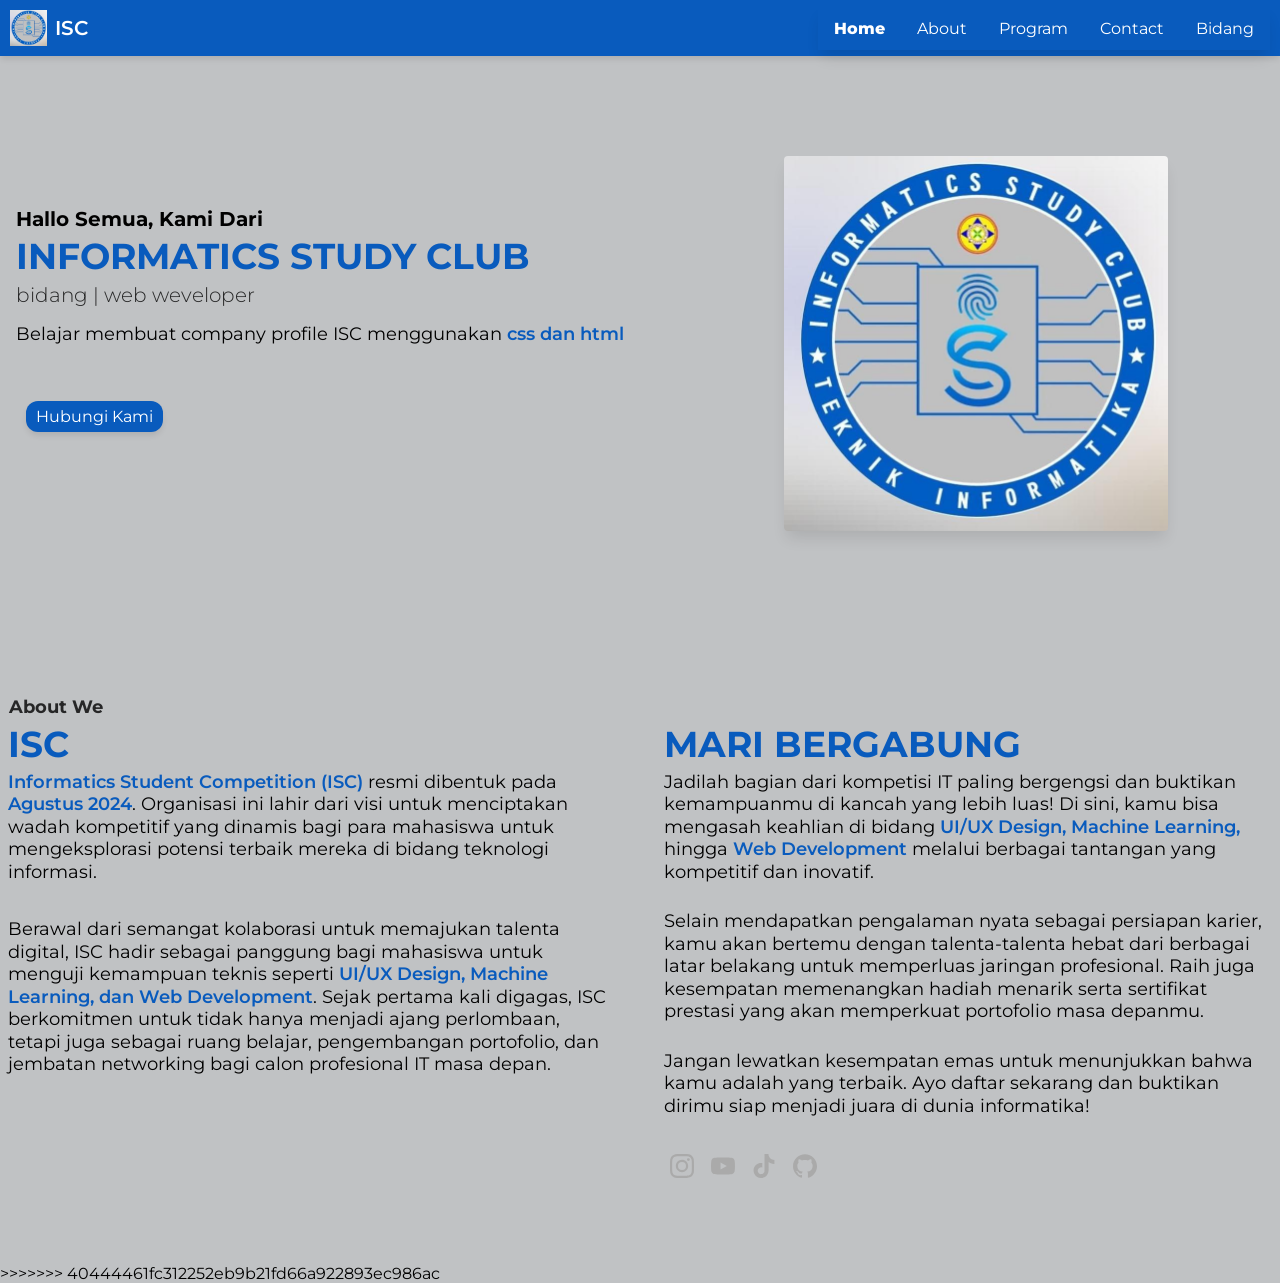
==== commit 3289d415: "resolve merge" ====
--- a/index.html
+++ b/index.html
@@ -191,3 +191,4 @@
     <!-- Hero Section End -->
   </body>
 </html>
+>>>>>>> 40444461fc312252eb9b21fd66a922893ec986ac
--- a/style.css
+++ b/style.css
@@ -520,12 +520,13 @@
     font-size: var(--font-4xl);
   }
 
+  
+  .col-1-hero p {
+    font-size: var(--font-lg);
+  }
+
   .col-1-hero h2 {
     font-size: var(--font-xl);
-  }
-
-    .col-1-hero p {
-    font-size: var(--font-lg);
   }
 
   .col-1-hero a {
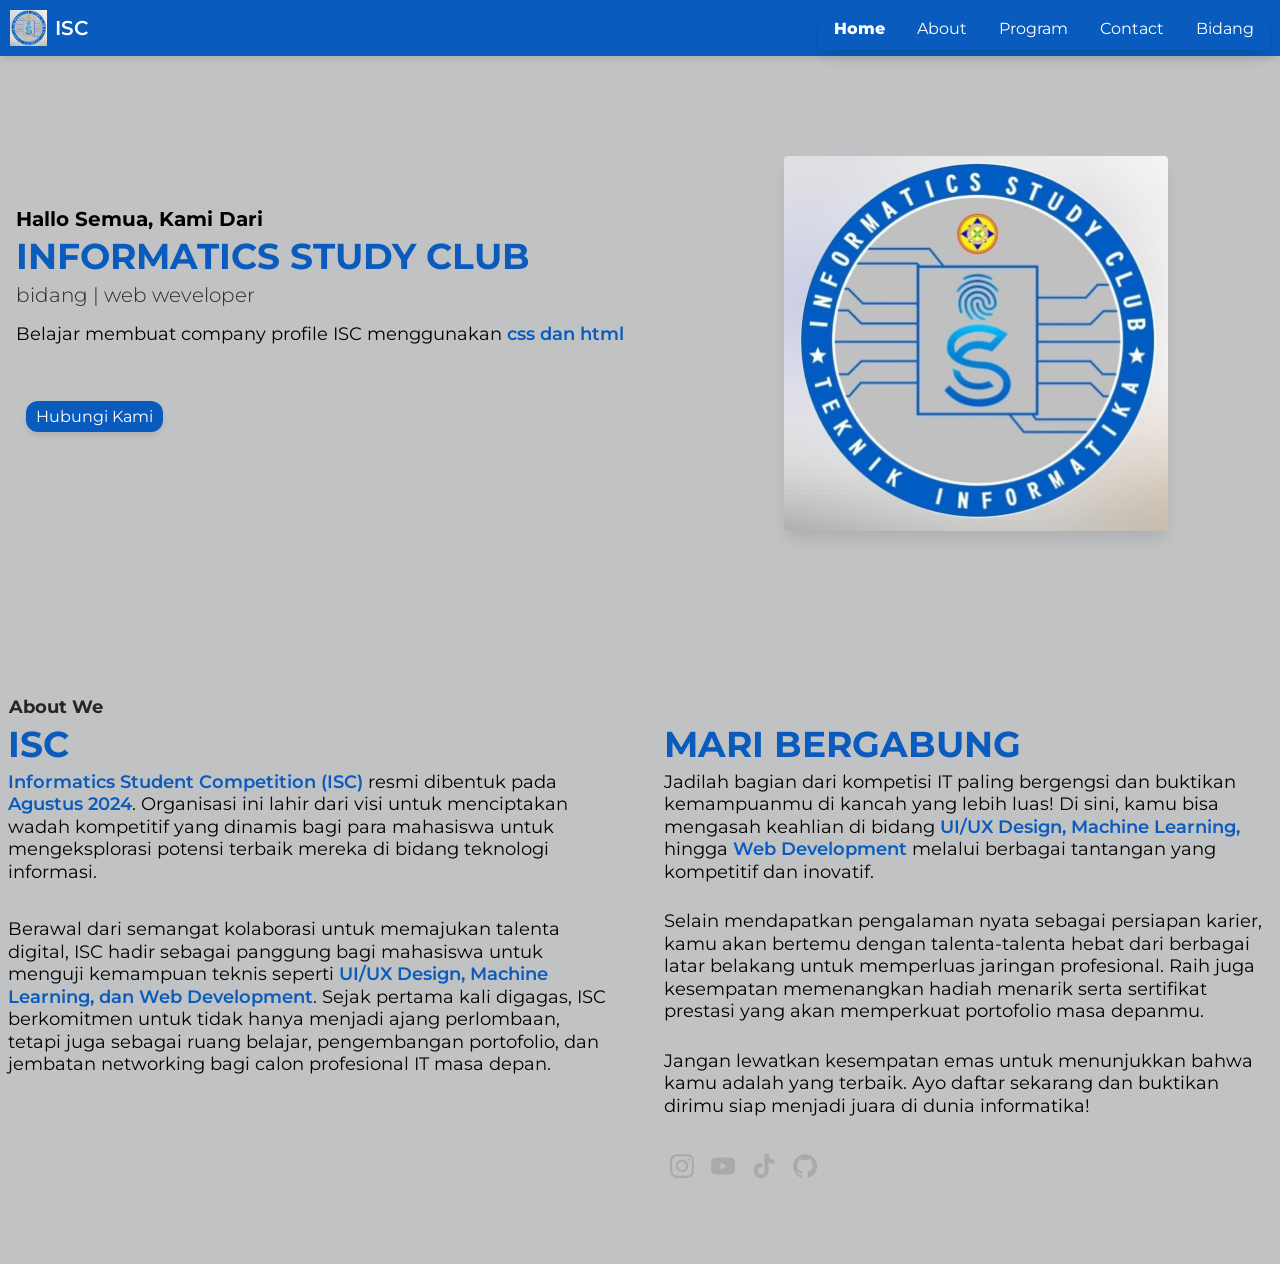
==== commit d4e56062: "merapihkan commentar" ====
--- a/index.html
+++ b/index.html
@@ -5,6 +5,7 @@
     <meta name="viewport" content="width=device-width, initial-scale=1.0" />
     <title>Compny Profile Isc</title>
     <link rel="stylesheet" href="style.css" />
+
     <link rel="preconnect" href="https://fonts.googleapis.com" />
     <link rel="preconnect" href="https://fonts.gstatic.com" crossorigin />
     <link
@@ -56,7 +57,6 @@
         </div>
       </div>
     </header>
-
     <!-- Header End-->
 
     <!-- Hero Section Start -->
@@ -89,7 +89,7 @@
     </section>
     <!-- Hero Section End -->
 
-    <!-- Hero Section Start -->
+    <!-- Hero about Start -->
     <section id="about">
       <div class="container">
           <h2>About We</h2>
@@ -188,7 +188,6 @@
         </div>
       </div>
     </section>
-    <!-- Hero Section End -->
+    <!-- Hero about End -->
   </body>
 </html>
->>>>>>> 40444461fc312252eb9b21fd66a922893ec986ac
--- a/style.css
+++ b/style.css
@@ -4,13 +4,6 @@
   --bg-secondary: #c0c2c4;
   --text-white: #ffffff;
   --text-primary: #095bbd;
-
-  /* Spacing */
-  --spacing-xs: 4px;
-  --spacing-sm: 8px;
-  --spacing-md: 16px;
-  --spacing-lg: 24px;
-  --spacing-xl: 32px;
 
   /* Font Sizes */
   --font-sm: 0.875rem;
@@ -92,7 +85,7 @@
   grid-template-areas: "col-1-header col-2-header";
 }
 
-/*------- Colom 1  ------ */
+/*------- Colom 1 header ------ */
 header .col-1-header {
   grid-area: col-1-header;
   height: 56px;
@@ -103,12 +96,12 @@
 
 header .col-1-header .logo {
   display: flex;
-  align-items: center; /* bikin span sejajar tengah dengan gambar */
-  gap: 8px; /* jarak antara gambar dan teks */
+  align-items: center;
+  gap: 8px;
 }
 header .col-1-header .logo img {
   height: 36px;
-  width: auto; /* biar proporsi aman */
+  width: auto; 
 }
 
 header .col-1-header .logo span {
@@ -117,7 +110,7 @@
   font-size: var(--font-xl);
 }
 
-/*------- Colom 2  ------ */
+/*------- Colom 2 header  ------ */
 header .col-2-header {
   grid-area: col-2-header;
   height: 56px;
@@ -142,10 +135,10 @@
   width: 20px;
   height: 3px;
   display: block;
-  background: rgba(0, 0, 0, 0.9); /* ini yang bikin garis */
-  border-radius: 2px; /* opsional biar agak halus */
+  background: rgba(0, 0, 0, 0.9); 
+  border-radius: 2px; 
   transition: all 0.3s ease;
-  transform-origin: center; /* penting */
+  transform-origin: center; 
 }
 
 /* saat aktif */
@@ -163,11 +156,11 @@
 /* ------ Menu ------ */
 #nav-menu {
   position: absolute;
-  /* overflow-x: hidden; <-- Hapus ini jika tidak perlu di dalam menu */
+  
   background-color: var(--bg-secondary);
   box-shadow: var(--shadow-lg);
-  top: 100%; /* Pas di bawah header */
-  right: 0; /* Tempelkan ke kanan layar agar tidak meluber */
+  top: 100%; 
+  right: 0; 
   max-width: 96rem;
   padding: 1.5rem;
   padding-inline: 3rem;
@@ -179,6 +172,7 @@
   visibility: hidden;
   transform: translateX(-100%);
 }
+
 
 #menu-toggle:checked ~ #nav-menu {
   transform: translateX(0);
@@ -212,22 +206,21 @@
 
 .inner-hero {
   display: grid;
-  grid-template-columns: 100%; /* 2 kolom sama lebar */
-  gap: 16px; /* jarak antar kolom */
+  grid-template-columns: 100%; 
+  gap: 16px; 
 
   grid-template-areas:
     "text"
     "logo";
-  /* justify-content: center;  */
   place-items: center;
 }
-/* ---- Colom 1 ----- */
+/* ---- Colom 1 Hero Section----- */
 .col-1-hero {
   width: inherit;
   display: flex;
   grid-area: text;
   padding-inline: 1em;
-  justify-content: center; /* tengah horizontal */
+  justify-content: center; 
   flex-direction: column;
   align-items: flex-start;
 }
@@ -240,7 +233,6 @@
   font-weight: 700;
 }
 .col-1-hero h1 span {
-  /* font-size: var(--font-heading-mobile); */
   font-size: var(--font-2xl);
   line-height: var(--line-height-tight);
   color: var(--text-primary);
@@ -290,7 +282,7 @@
   z-index: 999;
 }
 
-/* ---- Colom 2 ----- */
+/* ---- Colom 2 Hero section----- */
 
 .col-2-hero {
   grid-area: logo;
@@ -316,7 +308,6 @@
   font-weight: 700;
   opacity: 0.8;
   font-size: var(--font-lg);
-  /* margin-bottom: 0.7rem; */
   line-height: var(--line-height-snug);
   text-transform: none;
   margin-inline-start: 0.8em;
@@ -324,22 +315,23 @@
 
 .inner-about {
   display: grid;
-  grid-template-columns: 100%; /* 2 kolom sama lebar */
-  gap: 16px; /* jarak antar kolom */
+  grid-template-columns: 100%;
+  gap: 16px; 
 
   grid-template-areas:
     "col-1-about"
     "col-2-about";
   justify-content: center;
   align-items: start;
-  /* place-items: center; */
-}
+}
+
+/* ---- colom 1 about  */
 .col-1-about {
   width: inherit;
   display: flex;
   grid-area: col-1-about;
   padding-inline: 1em;
-  justify-content: center; /* tengah horizontal */
+  justify-content: center; 
   flex-direction: column;
   align-items: flex-start;
   gap: 4px;
@@ -368,12 +360,13 @@
   font-weight: 600;
 }
 
+/* ---- colom 2 about  */
 .col-2-about {
   width: inherit;
   display: flex;
   grid-area: col-2-about;
   padding-inline: 1em;
-  justify-content: center; /* tengah horizontal */
+  justify-content: center; 
   flex-direction: column;
   align-items: flex-start;
   gap: 4px;
@@ -393,7 +386,6 @@
 .col-2-about p {
   line-height: var(--line-height-tight);
   font-size: var(--font-base);
-  /* margin-bottom: 1.5rem; */
 }
 
 .col-2-about ul {
@@ -507,16 +499,15 @@
   /* Hero Section */
 
   .inner-hero {
-    grid-template-columns: 50% 50%; /* 2 kolom sama lebar */
+    grid-template-columns: 50% 50%; 
     grid-template-areas: "text logo";
   }
 
-  /* ---- Colom 1 ----- */
+  /* ---- Colom 1 hero section LG ----- */
   .col-1-hero h1 {
     font-size: var(--font-xl);
   }
   .col-1-hero h1 span {
-    /* font-size: var(--font-heading-mobile); */
     font-size: var(--font-4xl);
   }
 
@@ -545,9 +536,8 @@
     grid-template-areas: "col-1-about col-2-about";
   }
 
-  /* ---- Colom 1 ----- */
+  /* ---- Colom 1 about LG----- */
   .col-1-about h1 {
-    /* font-size: var(--font-heading-mobile); */
     font-size: var(--font-4xl);
   }
 
@@ -563,12 +553,11 @@
     margin-top: 2rem;
   }
 
-  /* ---- Colom 2 ----- */
+  /* ---- Colom 2 about LG----- */
   .col-2-about {
     margin-top: 0rem;
   }
   .col-2-about h1 {
-    /* font-size: var(--font-heading-mobile); */
     font-size: var(--font-4xl);
   }
 
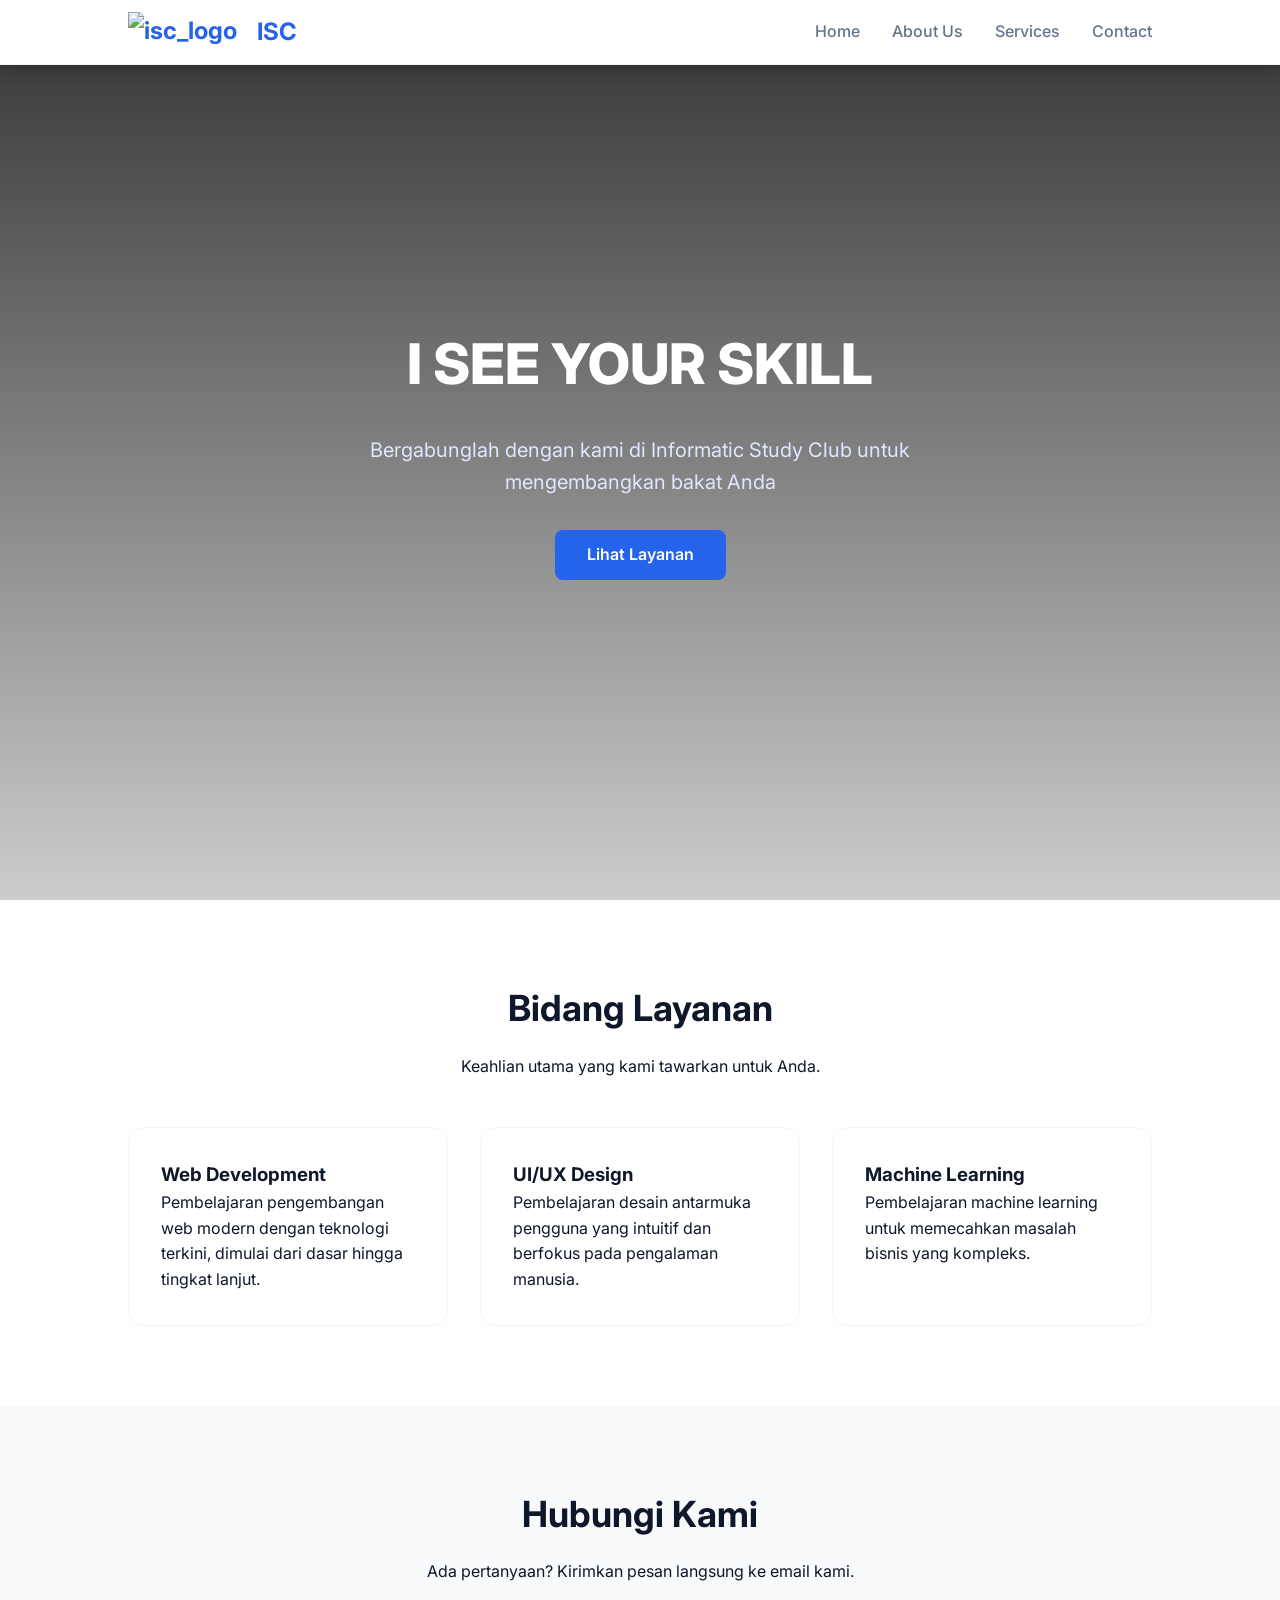
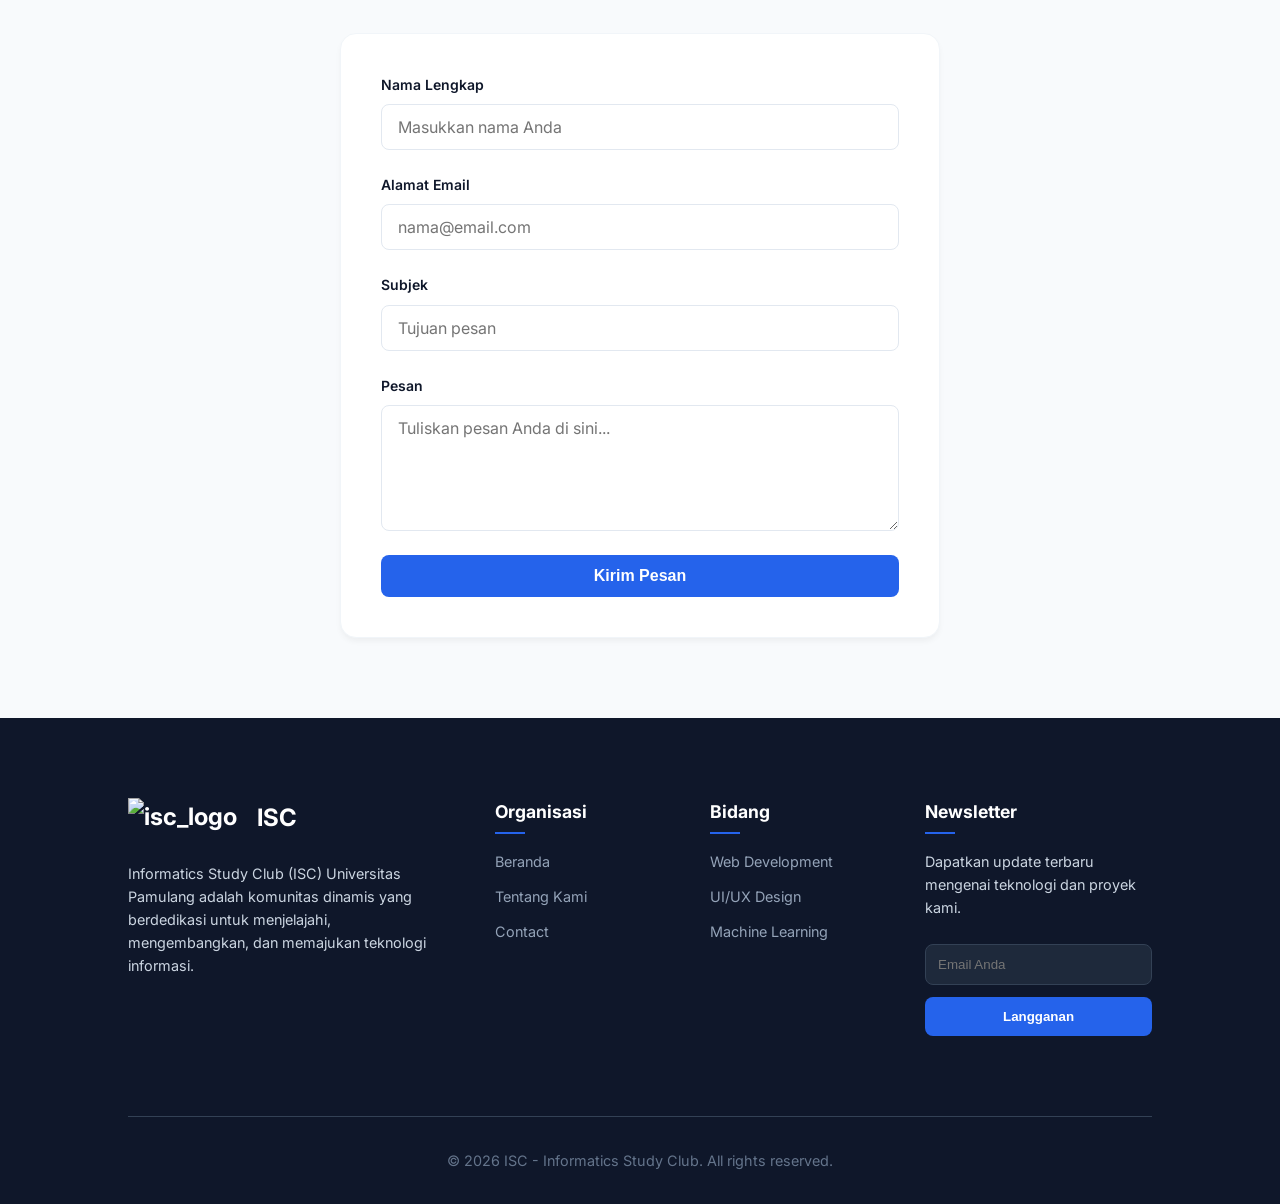
==== commit 5b70c154: "fix: removed unused comments" ====
--- a/index.html
+++ b/index.html
@@ -1,193 +1,151 @@
-<!doctype html>
-<html lang="en">
-  <head>
-    <meta charset="UTF-8" />
-    <meta name="viewport" content="width=device-width, initial-scale=1.0" />
-    <title>Compny Profile Isc</title>
-    <link rel="stylesheet" href="style.css" />
+<!DOCTYPE html>
+<html lang="id">
 
-    <link rel="preconnect" href="https://fonts.googleapis.com" />
-    <link rel="preconnect" href="https://fonts.gstatic.com" crossorigin />
-    <link
-      href="https://fonts.googleapis.com/css2?family=Inter:ital,opsz,wght@0,14..32,100..900;1,14..32,100..900&family=Montserrat:ital,wght@0,100..900;1,100..900&family=Roboto:ital,wght@0,100..900;1,100..900&display=swap"
-      rel="stylesheet"
-    />
-  </head>
-  <body>
-    <!-- Header Start -->
-    <header>
-      <div class="container">
-        <div class="inner-header">
-          <div class="col-1-header">
-            <div class="inner-header-col-1">
-              <div class="logo">
-                <img src="img/logo.jpeg" alt="" />
-                <span>ISC</span>
-              </div>
+<head>
+    <meta charset="UTF-8">
+    <meta name="viewport" content="width=device-width, initial-scale=1.0">
+    <title>ISC | Home</title>
+    <link rel="icon" type="image/x-icon" href="/img/logo_isc.png">
+    <link rel="stylesheet" href="style.css">
+    <link rel="stylesheet" href="https://cdnjs.cloudflare.com/ajax/libs/font-awesome/7.0.1/css/all.min.css"
+        integrity="sha512-2SwdPD6INVrV/lHTZbO2nodKhrnDdJK9/kg2XD1r9uGqPo1cUbujc+IYdlYdEErWNu69gVcYgdxlmVmzTWnetw=="
+        crossorigin="anonymous" referrerpolicy="no-referrer" />
+</head>
+
+<body>
+
+    <div class="scroll-progress"></div>
+
+    <nav>
+        <div class="logo"><img src="img/logo_isc.png" alt="isc_logo">ISC</div>
+
+        <input type="checkbox" id="check">
+
+        <label for="check" class="menu-toggle">
+            <span class="bar"></span>
+            <span class="bar"></span>
+            <span class="bar"></span>
+        </label>
+
+        <ul class="nav-links">
+            <li><a href="index.html#hero">Home</a></li>
+            <li><a href="about.html">About Us</a></li>
+            <li><a href="index.html#services">Services</a></li>
+            <li><a href="index.html#contact">Contact</a></li>
+        </ul>
+    </nav>
+
+    <section id="hero" class="hero">
+        <h1>I SEE YOUR SKILL</h1>
+        <p>Bergabunglah dengan kami di Informatic Study Club untuk mengembangkan bakat Anda</p>
+        <a href="index.html#services" class="btn btn-primary">Lihat Layanan</a>
+    </section>
+
+    <section id="services">
+        <div class="section-title">
+            <h2>Bidang Layanan</h2>
+            <p>Keahlian utama yang kami tawarkan untuk Anda.</p>
+        </div>
+        <div class="grid">
+            <div class="card">
+                <h3>Web Development</h3>
+                <p>Pembelajaran pengembangan web modern dengan teknologi terkini, dimulai dari dasar hingga tingkat lanjut.</p>
             </div>
-          </div>
-          <div class="col-2-header">
-            <input type="checkbox" id="menu-toggle" hidden />
+            <div class="card">
+                <h3>UI/UX Design</h3>
+                <p>Pembelajaran desain antarmuka pengguna yang intuitif dan berfokus pada pengalaman manusia.</p>
+            </div>
+            <div class="card">
+                <h3>Machine Learning</h3>
+                <p>Pembelajaran machine learning untuk memecahkan masalah bisnis yang kompleks.</p>
+            </div>
+        </div>
+    </section>
 
-            <label for="menu-toggle" class="hamburger" id="hamburger">
-              <span class="humberger-line"></span>
-              <span class="humberger-line"></span>
-              <span class="humberger-line"></span>
-            </label>
-            <nav id="nav-menu">
-              <ul class="nav-ul">
-                <li>
-                  <a href="#home" class="nav-item active-item">Home</a>
-                </li>
-                <li>
-                  <a href="#about" class="nav-item">About</a>
-                </li>
-                <li>
-                  <a href="#program" class="nav-item">Program</a>
-                </li>
-                <li>
-                  <a href="#contact" class="nav-item">Contact</a>
-                </li>
-                <li>
-                  <a href="#bidang" class="nav-item">Bidang</a>
-                </li>
-              </ul>
-            </nav>
-          </div>
+    <section id="contact" style="background: var(--light);">
+        <div class="section-title">
+            <h2>Hubungi Kami</h2>
+            <p>Ada pertanyaan? Kirimkan pesan langsung ke email kami.</p>
         </div>
-      </div>
-    </header>
-    <!-- Header End-->
 
-    <!-- Hero Section Start -->
-    <section id="home">
-      <div class="container">
-        <div class="inner-hero">
-          <div class="col-1-hero">
-            <h1 class="">
-              Hallo Semua, Kami dari
-              <span
-                class="block font-bold text-purple text-4xl lg:text-5xl mt-1"
-              >
-                Informatics study club
-              </span>
-            </h1>
-            <h2 class="">bidang | <span class="">web weveloper</span></h2>
-            <p class="leading-relaxed">
-              Belajar membuat company profile ISC menggunakan
-              <span class="text-purple font-bold"> css dan html </span>
-            </p>
-            <div class="container-home-a">
-              <a href="#contact" class="">Hubungi Kami</a>
+        <div class="contact-container">
+            <form action="https://formspree.io/f/[EMAIL_ANDA]" method="POST" class="contact-form">
+                <div class="form-group">
+                    <label for="name">Nama Lengkap</label>
+                    <input type="text" id="name" name="name" placeholder="Masukkan nama Anda" required>
+                </div>
+
+                <div class="form-group">
+                    <label for="email">Alamat Email</label>
+                    <input type="email" id="email" name="_replyto" placeholder="nama@email.com" required>
+                </div>
+
+                <div class="form-group">
+                    <label for="subject">Subjek</label>
+                    <input type="text" id="subject" name="subject" placeholder="Tujuan pesan">
+                </div>
+
+                <div class="form-group">
+                    <label for="message">Pesan</label>
+                    <textarea id="message" name="message" rows="5" placeholder="Tuliskan pesan Anda di sini..."
+                        required></textarea>
+                </div>
+
+                <button type="submit" class="btn btn-primary btn-block">Kirim Pesan</button>
+            </form>
+        </div>
+    </section>
+
+    <footer class="footer">
+        <div class="footer-container">
+            <div class="footer-col">
+                <div class="logo footer-logo">
+                    <img src="img/logo_isc.png" alt="isc_logo">ISC
+                </div>
+                <p class="footer-desc">
+                    Informatics Study Club (ISC) Universitas Pamulang adalah komunitas dinamis yang berdedikasi untuk
+                    menjelajahi, mengembangkan, dan memajukan teknologi informasi.
+                </p>
+                <div class="social-links">
+                    <a href="#"><i class="fab fa-linkedin"></i></a>
+                    <a href="#"><i class="fab fa-github"></i></a>
+                    <a href="https://www.instagram.com/isc.unpam"><i class="fab fa-instagram"></i></a>
+                </div>
             </div>
-          </div>
-          <div class="col-2-hero">
-            <img src="img/logo.jpeg" alt="" class="logo" />
-          </div>
+
+            <div class="footer-col">
+                <h4>Organisasi</h4>
+                <ul>
+                    <li><a href="index.html">Beranda</a></li>
+                    <li><a href="about.html">Tentang Kami</a></li>
+                    <li><a href="index.html#contact">Contact</a></li>
+                </ul>
+            </div>
+
+            <div class="footer-col">
+                <h4>Bidang</h4>
+                <ul>
+                    <li><a href="index.html#services">Web Development</a></li>
+                    <li><a href="index.html#services">UI/UX Design</a></li>
+                    <li><a href="index.html#services">Machine Learning</a></li>
+                </ul>
+            </div>
+
+            <div class="footer-col">
+                <h4>Newsletter</h4>
+                <p>Dapatkan update terbaru mengenai teknologi dan proyek kami.</p>
+                <form class="footer-form">
+                    <input type="email" placeholder="Email Anda" required>
+                    <button type="submit">Langganan</button>
+                </form>
+            </div>
         </div>
-      </div>
-    </section>
-    <!-- Hero Section End -->
 
-    <!-- Hero about Start -->
-    <section id="about">
-      <div class="container">
-          <h2>About We</h2>
-        <div class="inner-about">
-          <div class="col-1-about">
-            <h1>ISC</h1>
-            <p >
-             <span>Informatics Student Competition (ISC)</span> resmi dibentuk pada <span>Agustus 2024</span>. Organisasi ini lahir dari visi untuk menciptakan wadah kompetitif yang dinamis bagi para mahasiswa untuk mengeksplorasi potensi terbaik mereka di bidang teknologi informasi.
-            </p><br>
-            <p  >Berawal dari semangat kolaborasi untuk memajukan talenta digital, ISC hadir sebagai panggung bagi mahasiswa untuk menguji kemampuan teknis seperti <span>UI/UX Design, Machine Learning, dan Web Development</span>. Sejak pertama kali digagas, ISC berkomitmen untuk tidak hanya menjadi ajang perlombaan, tetapi juga sebagai ruang belajar, pengembangan portofolio, dan jembatan networking bagi calon profesional IT masa depan.</p>
+        <div class="footer-bottom">
+            <p>&copy; 2026 ISC - Informatics Study Club. All rights reserved.</p>
+        </div>
+    </footer>
 
+</body>
 
-          </div>
-          <div class="col-2-about">
-            <h1>Mari Bergabung</h1>
-            <p>
-              Jadilah bagian dari kompetisi IT paling bergengsi dan buktikan
-              kemampuanmu di kancah yang lebih luas! Di sini, kamu bisa mengasah
-              keahlian di bidang <span>UI/UX Design, Machine Learning,</span> hingga <span>Web
-              Development</span> melalui berbagai tantangan yang kompetitif dan
-              inovatif.</p><br>
-              <p> Selain mendapatkan pengalaman nyata sebagai persiapan
-              karier, kamu akan bertemu dengan talenta-talenta hebat dari
-              berbagai latar belakang untuk memperluas jaringan profesional.
-              Raih juga kesempatan memenangkan hadiah menarik serta sertifikat
-              prestasi yang akan memperkuat portofolio masa depanmu. </p><br>
-              <p>Jangan
-              lewatkan kesempatan emas untuk menunjukkan bahwa kamu adalah yang
-              terbaik. Ayo daftar sekarang dan buktikan dirimu siap menjadi
-              juara di dunia informatika!</p> <br>
-            </p>
-            <ul>
-              <li>
-                <a href="">
-                  <svg
-                    role="img"
-                    width="24"
-                    viewBox="0 0 24 24"
-                    xmlns="http://www.w3.org/2000/svg"
-                  >
-                    <title>Instagram</title>
-                    <path
-                      d="M7.0301.084c-1.2768.0602-2.1487.264-2.911.5634-.7888.3075-1.4575.72-2.1228 1.3877-.6652.6677-1.075 1.3368-1.3802 2.127-.2954.7638-.4956 1.6365-.552 2.914-.0564 1.2775-.0689 1.6882-.0626 4.947.0062 3.2586.0206 3.6671.0825 4.9473.061 1.2765.264 2.1482.5635 2.9107.308.7889.72 1.4573 1.388 2.1228.6679.6655 1.3365 1.0743 2.1285 1.38.7632.295 1.6361.4961 2.9134.552 1.2773.056 1.6884.069 4.9462.0627 3.2578-.0062 3.668-.0207 4.9478-.0814 1.28-.0607 2.147-.2652 2.9098-.5633.7889-.3086 1.4578-.72 2.1228-1.3881.665-.6682 1.0745-1.3378 1.3795-2.1284.2957-.7632.4966-1.636.552-2.9124.056-1.2809.0692-1.6898.063-4.948-.0063-3.2583-.021-3.6668-.0817-4.9465-.0607-1.2797-.264-2.1487-.5633-2.9117-.3084-.7889-.72-1.4568-1.3876-2.1228C21.2982 1.33 20.628.9208 19.8378.6165 19.074.321 18.2017.1197 16.9244.0645 15.6471.0093 15.236-.005 11.977.0014 8.718.0076 8.31.0215 7.0301.0839m.1402 21.6932c-1.17-.0509-1.8053-.2453-2.2287-.408-.5606-.216-.96-.4771-1.3819-.895-.422-.4178-.6811-.8186-.9-1.378-.1644-.4234-.3624-1.058-.4171-2.228-.0595-1.2645-.072-1.6442-.079-4.848-.007-3.2037.0053-3.583.0607-4.848.05-1.169.2456-1.805.408-2.2282.216-.5613.4762-.96.895-1.3816.4188-.4217.8184-.6814 1.3783-.9003.423-.1651 1.0575-.3614 2.227-.4171 1.2655-.06 1.6447-.072 4.848-.079 3.2033-.007 3.5835.005 4.8495.0608 1.169.0508 1.8053.2445 2.228.408.5608.216.96.4754 1.3816.895.4217.4194.6816.8176.9005 1.3787.1653.4217.3617 1.056.4169 2.2263.0602 1.2655.0739 1.645.0796 4.848.0058 3.203-.0055 3.5834-.061 4.848-.051 1.17-.245 1.8055-.408 2.2294-.216.5604-.4763.96-.8954 1.3814-.419.4215-.8181.6811-1.3783.9-.4224.1649-1.0577.3617-2.2262.4174-1.2656.0595-1.6448.072-4.8493.079-3.2045.007-3.5825-.006-4.848-.0608M16.953 5.5864A1.44 1.44 0 1 0 18.39 4.144a1.44 1.44 0 0 0-1.437 1.4424M5.8385 12.012c.0067 3.4032 2.7706 6.1557 6.173 6.1493 3.4026-.0065 6.157-2.7701 6.1506-6.1733-.0065-3.4032-2.771-6.1565-6.174-6.1498-3.403.0067-6.156 2.771-6.1496 6.1738M8 12.0077a4 4 0 1 1 4.008 3.9921A3.9996 3.9996 0 0 1 8 12.0077"
-                    />
-                  </svg>
-                </a>
-              </li>
-              <li>
-                <a href="">
-                  <svg
-                    role="img"
-                    width="24"
-                    viewBox="0 0 24 24"
-                    xmlns="http://www.w3.org/2000/svg"
-                  >
-                    <title>YouTube</title>
-                    <path
-                      d="M23.498 6.186a3.016 3.016 0 0 0-2.122-2.136C19.505 3.545 12 3.545 12 3.545s-7.505 0-9.377.505A3.017 3.017 0 0 0 .502 6.186C0 8.07 0 12 0 12s0 3.93.502 5.814a3.016 3.016 0 0 0 2.122 2.136c1.871.505 9.376.505 9.376.505s7.505 0 9.377-.505a3.015 3.015 0 0 0 2.122-2.136C24 15.93 24 12 24 12s0-3.93-.502-5.814zM9.545 15.568V8.432L15.818 12l-6.273 3.568z"
-                    />
-                  </svg>
-                </a>
-              </li>
-
-              <li>
-                <a href="">
-                  <svg
-                    role="img"
-                    width="24"
-                    viewBox="0 0 24 24"
-                    xmlns="http://www.w3.org/2000/svg"
-                  >
-                    <title>TikTok</title>
-                    <path
-                      d="M12.525.02c1.31-.02 2.61-.01 3.91-.02.08 1.53.63 3.09 1.75 4.17 1.12 1.11 2.7 1.62 4.24 1.79v4.03c-1.44-.05-2.89-.35-4.2-.97-.57-.26-1.1-.59-1.62-.93-.01 2.92.01 5.84-.02 8.75-.08 1.4-.54 2.79-1.35 3.94-1.31 1.92-3.58 3.17-5.91 3.21-1.43.08-2.86-.31-4.08-1.03-2.02-1.19-3.44-3.37-3.65-5.71-.02-.5-.03-1-.01-1.49.18-1.9 1.12-3.72 2.58-4.96 1.66-1.44 3.98-2.13 6.15-1.72.02 1.48-.04 2.96-.04 4.44-.99-.32-2.15-.23-3.02.37-.63.41-1.11 1.04-1.36 1.75-.21.51-.15 1.07-.14 1.61.24 1.64 1.82 3.02 3.5 2.87 1.12-.01 2.19-.66 2.77-1.61.19-.33.4-.67.41-1.06.1-1.79.06-3.57.07-5.36.01-4.03-.01-8.05.02-12.07z"
-                    />
-                  </svg>
-                </a>
-              </li>
-              <li>
-                <a href="">
-                  <svg
-                    role="img"
-                    width="24"
-                    viewBox="0 0 24 24"
-                    xmlns="http://www.w3.org/2000/svg"
-                  >
-                    <title>GitHub</title>
-                    <path
-                      d="M12 .297c-6.63 0-12 5.373-12 12 0 5.303 3.438 9.8 8.205 11.385.6.113.82-.258.82-.577 0-.285-.01-1.04-.015-2.04-3.338.724-4.042-1.61-4.042-1.61C4.422 18.07 3.633 17.7 3.633 17.7c-1.087-.744.084-.729.084-.729 1.205.084 1.838 1.236 1.838 1.236 1.07 1.835 2.809 1.305 3.495.998.108-.776.417-1.305.76-1.605-2.665-.3-5.466-1.332-5.466-5.93 0-1.31.465-2.38 1.235-3.22-.135-.303-.54-1.523.105-3.176 0 0 1.005-.322 3.3 1.23.96-.267 1.98-.399 3-.405 1.02.006 2.04.138 3 .405 2.28-1.552 3.285-1.23 3.285-1.23.645 1.653.24 2.873.12 3.176.765.84 1.23 1.91 1.23 3.22 0 4.61-2.805 5.625-5.475 5.92.42.36.81 1.096.81 2.22 0 1.606-.015 2.896-.015 3.286 0 .315.21.69.825.57C20.565 22.092 24 17.592 24 12.297c0-6.627-5.373-12-12-12"
-                    />
-                  </svg>
-                </a>
-              </li>
-            </ul>
-          </div>
-        </div>
-      </div>
-    </section>
-    <!-- Hero about End -->
-  </body>
-</html>
+</html>
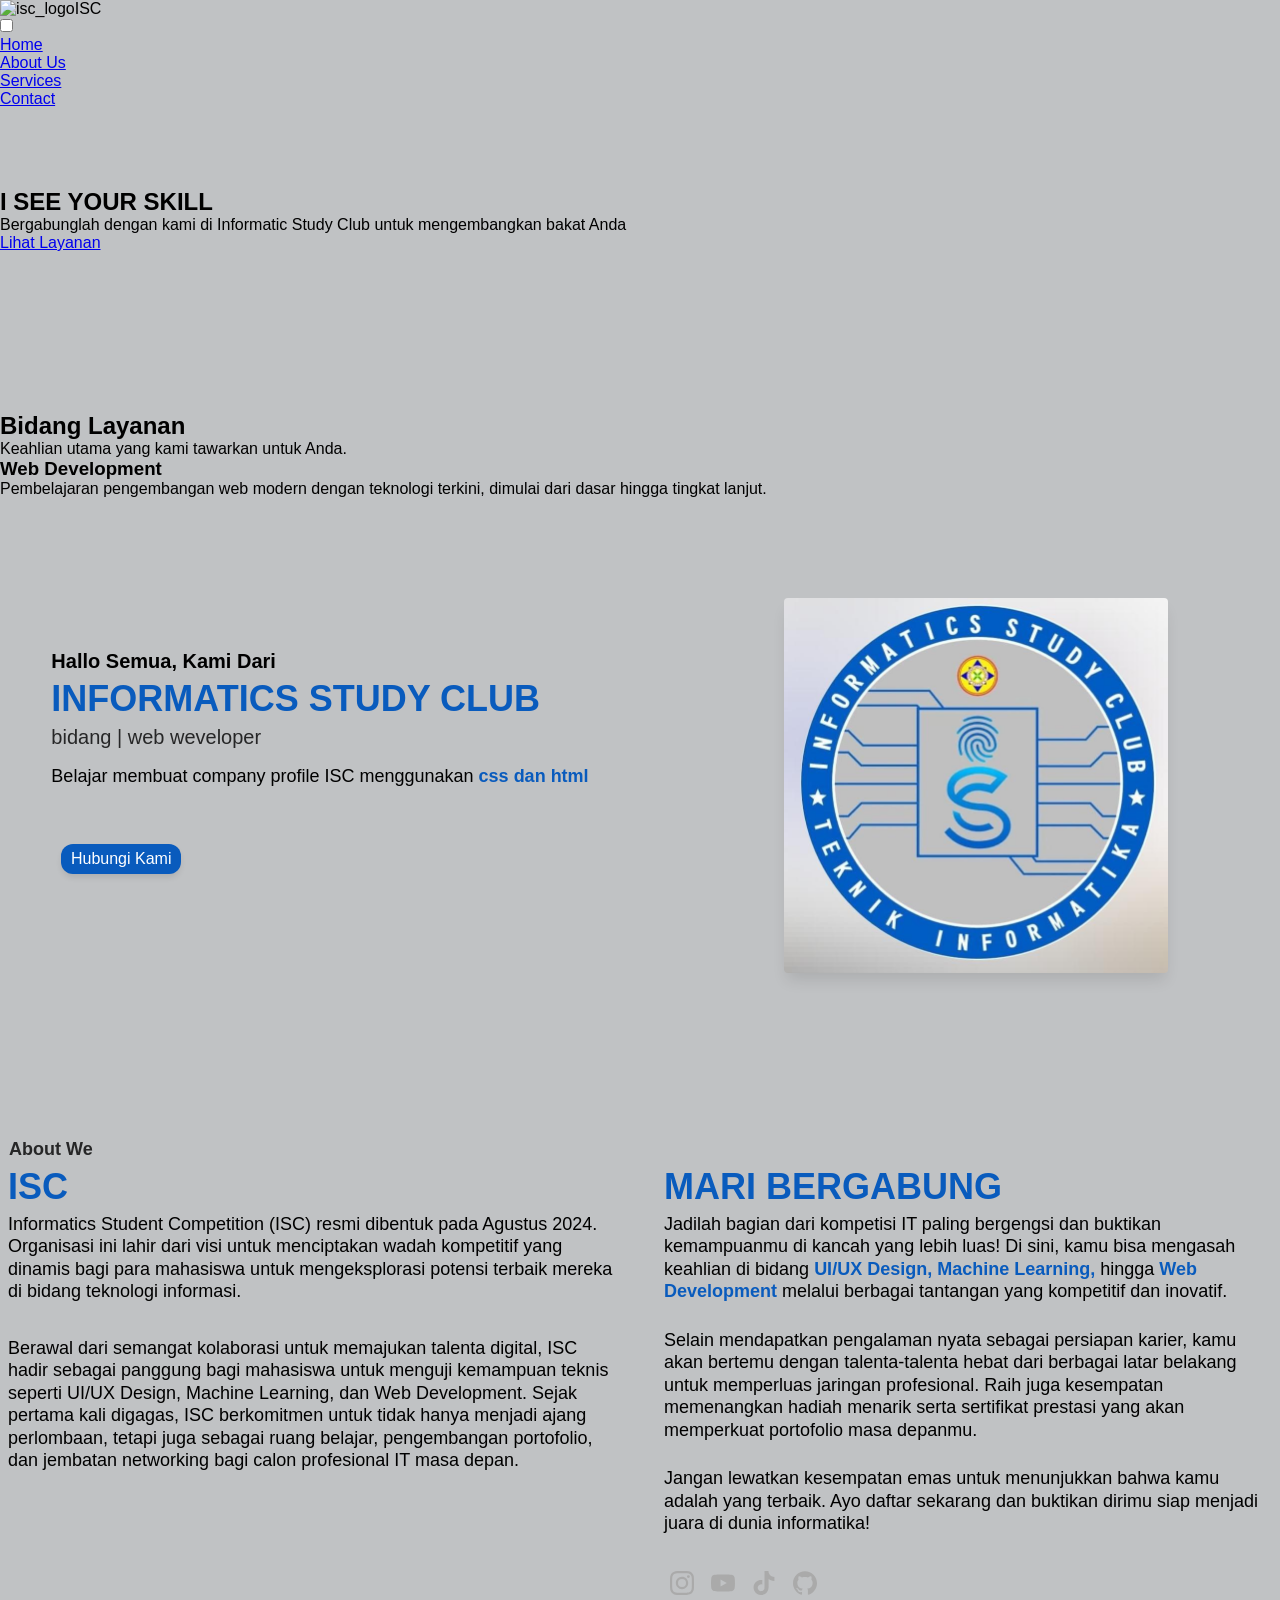
==== commit ce766b5b: "Merge branch 'main' into mergerbranch" ====
--- a/index.html
+++ b/index.html
@@ -51,101 +51,169 @@
                 <h3>Web Development</h3>
                 <p>Pembelajaran pengembangan web modern dengan teknologi terkini, dimulai dari dasar hingga tingkat lanjut.</p>
             </div>
-            <div class="card">
-                <h3>UI/UX Design</h3>
-                <p>Pembelajaran desain antarmuka pengguna yang intuitif dan berfokus pada pengalaman manusia.</p>
+          </div>
+          <div class="col-2-header">
+            <input type="checkbox" id="menu-toggle" hidden />
+
+            <label for="menu-toggle" class="hamburger" id="hamburger">
+              <span class="humberger-line"></span>
+              <span class="humberger-line"></span>
+              <span class="humberger-line"></span>
+            </label>
+            <nav id="nav-menu">
+              <ul class="nav-ul">
+                <li>
+                  <a href="#home" class="nav-item active-item">Home</a>
+                </li>
+                <li>
+                  <a href="#about" class="nav-item">About</a>
+                </li>
+                <li>
+                  <a href="#program" class="nav-item">Program</a>
+                </li>
+                <li>
+                  <a href="#contact" class="nav-item">Contact</a>
+                </li>
+                <li>
+                  <a href="#bidang" class="nav-item">Bidang</a>
+                </li>
+              </ul>
+            </nav>
+          </div>
+        </div>
+      </div>
+    </header>
+    <!-- Header End-->
+
+    <!-- Hero Section Start -->
+    <section id="home">
+      <div class="container">
+        <div class="inner-hero">
+          <div class="col-1-hero">
+            <h1 class="">
+              Hallo Semua, Kami dari
+              <span
+                class="block font-bold text-purple text-4xl lg:text-5xl mt-1"
+              >
+                Informatics study club
+              </span>
+            </h1>
+            <h2 class="">bidang | <span class="">web weveloper</span></h2>
+            <p class="leading-relaxed">
+              Belajar membuat company profile ISC menggunakan
+              <span class="text-purple font-bold"> css dan html </span>
+            </p>
+            <div class="container-home-a">
+              <a href="#contact" class="">Hubungi Kami</a>
             </div>
-            <div class="card">
-                <h3>Machine Learning</h3>
-                <p>Pembelajaran machine learning untuk memecahkan masalah bisnis yang kompleks.</p>
-            </div>
-        </div>
+          </div>
+          <div class="col-2-hero">
+            <img src="img/logo.jpeg" alt="" class="logo" />
+          </div>
+        </div>
+      </div>
     </section>
-
-    <section id="contact" style="background: var(--light);">
-        <div class="section-title">
-            <h2>Hubungi Kami</h2>
-            <p>Ada pertanyaan? Kirimkan pesan langsung ke email kami.</p>
-        </div>
-
-        <div class="contact-container">
-            <form action="https://formspree.io/f/[EMAIL_ANDA]" method="POST" class="contact-form">
-                <div class="form-group">
-                    <label for="name">Nama Lengkap</label>
-                    <input type="text" id="name" name="name" placeholder="Masukkan nama Anda" required>
-                </div>
-
-                <div class="form-group">
-                    <label for="email">Alamat Email</label>
-                    <input type="email" id="email" name="_replyto" placeholder="nama@email.com" required>
-                </div>
-
-                <div class="form-group">
-                    <label for="subject">Subjek</label>
-                    <input type="text" id="subject" name="subject" placeholder="Tujuan pesan">
-                </div>
-
-                <div class="form-group">
-                    <label for="message">Pesan</label>
-                    <textarea id="message" name="message" rows="5" placeholder="Tuliskan pesan Anda di sini..."
-                        required></textarea>
-                </div>
-
-                <button type="submit" class="btn btn-primary btn-block">Kirim Pesan</button>
-            </form>
-        </div>
+    <!-- Hero Section End -->
+
+    <!-- Hero about Start -->
+    <section id="about">
+      <div class="container">
+          <h2>About We</h2>
+        <div class="inner-about">
+          <div class="col-1-about">
+            <h1>ISC</h1>
+            <p >
+             <span>Informatics Student Competition (ISC)</span> resmi dibentuk pada <span>Agustus 2024</span>. Organisasi ini lahir dari visi untuk menciptakan wadah kompetitif yang dinamis bagi para mahasiswa untuk mengeksplorasi potensi terbaik mereka di bidang teknologi informasi.
+            </p><br>
+            <p  >Berawal dari semangat kolaborasi untuk memajukan talenta digital, ISC hadir sebagai panggung bagi mahasiswa untuk menguji kemampuan teknis seperti <span>UI/UX Design, Machine Learning, dan Web Development</span>. Sejak pertama kali digagas, ISC berkomitmen untuk tidak hanya menjadi ajang perlombaan, tetapi juga sebagai ruang belajar, pengembangan portofolio, dan jembatan networking bagi calon profesional IT masa depan.</p>
+
+
+          </div>
+          <div class="col-2-about">
+            <h1>Mari Bergabung</h1>
+            <p>
+              Jadilah bagian dari kompetisi IT paling bergengsi dan buktikan
+              kemampuanmu di kancah yang lebih luas! Di sini, kamu bisa mengasah
+              keahlian di bidang <span>UI/UX Design, Machine Learning,</span> hingga <span>Web
+              Development</span> melalui berbagai tantangan yang kompetitif dan
+              inovatif.</p><br>
+              <p> Selain mendapatkan pengalaman nyata sebagai persiapan
+              karier, kamu akan bertemu dengan talenta-talenta hebat dari
+              berbagai latar belakang untuk memperluas jaringan profesional.
+              Raih juga kesempatan memenangkan hadiah menarik serta sertifikat
+              prestasi yang akan memperkuat portofolio masa depanmu. </p><br>
+              <p>Jangan
+              lewatkan kesempatan emas untuk menunjukkan bahwa kamu adalah yang
+              terbaik. Ayo daftar sekarang dan buktikan dirimu siap menjadi
+              juara di dunia informatika!</p> <br>
+            </p>
+            <ul>
+              <li>
+                <a href="">
+                  <svg
+                    role="img"
+                    width="24"
+                    viewBox="0 0 24 24"
+                    xmlns="http://www.w3.org/2000/svg"
+                  >
+                    <title>Instagram</title>
+                    <path
+                      d="M7.0301.084c-1.2768.0602-2.1487.264-2.911.5634-.7888.3075-1.4575.72-2.1228 1.3877-.6652.6677-1.075 1.3368-1.3802 2.127-.2954.7638-.4956 1.6365-.552 2.914-.0564 1.2775-.0689 1.6882-.0626 4.947.0062 3.2586.0206 3.6671.0825 4.9473.061 1.2765.264 2.1482.5635 2.9107.308.7889.72 1.4573 1.388 2.1228.6679.6655 1.3365 1.0743 2.1285 1.38.7632.295 1.6361.4961 2.9134.552 1.2773.056 1.6884.069 4.9462.0627 3.2578-.0062 3.668-.0207 4.9478-.0814 1.28-.0607 2.147-.2652 2.9098-.5633.7889-.3086 1.4578-.72 2.1228-1.3881.665-.6682 1.0745-1.3378 1.3795-2.1284.2957-.7632.4966-1.636.552-2.9124.056-1.2809.0692-1.6898.063-4.948-.0063-3.2583-.021-3.6668-.0817-4.9465-.0607-1.2797-.264-2.1487-.5633-2.9117-.3084-.7889-.72-1.4568-1.3876-2.1228C21.2982 1.33 20.628.9208 19.8378.6165 19.074.321 18.2017.1197 16.9244.0645 15.6471.0093 15.236-.005 11.977.0014 8.718.0076 8.31.0215 7.0301.0839m.1402 21.6932c-1.17-.0509-1.8053-.2453-2.2287-.408-.5606-.216-.96-.4771-1.3819-.895-.422-.4178-.6811-.8186-.9-1.378-.1644-.4234-.3624-1.058-.4171-2.228-.0595-1.2645-.072-1.6442-.079-4.848-.007-3.2037.0053-3.583.0607-4.848.05-1.169.2456-1.805.408-2.2282.216-.5613.4762-.96.895-1.3816.4188-.4217.8184-.6814 1.3783-.9003.423-.1651 1.0575-.3614 2.227-.4171 1.2655-.06 1.6447-.072 4.848-.079 3.2033-.007 3.5835.005 4.8495.0608 1.169.0508 1.8053.2445 2.228.408.5608.216.96.4754 1.3816.895.4217.4194.6816.8176.9005 1.3787.1653.4217.3617 1.056.4169 2.2263.0602 1.2655.0739 1.645.0796 4.848.0058 3.203-.0055 3.5834-.061 4.848-.051 1.17-.245 1.8055-.408 2.2294-.216.5604-.4763.96-.8954 1.3814-.419.4215-.8181.6811-1.3783.9-.4224.1649-1.0577.3617-2.2262.4174-1.2656.0595-1.6448.072-4.8493.079-3.2045.007-3.5825-.006-4.848-.0608M16.953 5.5864A1.44 1.44 0 1 0 18.39 4.144a1.44 1.44 0 0 0-1.437 1.4424M5.8385 12.012c.0067 3.4032 2.7706 6.1557 6.173 6.1493 3.4026-.0065 6.157-2.7701 6.1506-6.1733-.0065-3.4032-2.771-6.1565-6.174-6.1498-3.403.0067-6.156 2.771-6.1496 6.1738M8 12.0077a4 4 0 1 1 4.008 3.9921A3.9996 3.9996 0 0 1 8 12.0077"
+                    />
+                  </svg>
+                </a>
+              </li>
+              <li>
+                <a href="">
+                  <svg
+                    role="img"
+                    width="24"
+                    viewBox="0 0 24 24"
+                    xmlns="http://www.w3.org/2000/svg"
+                  >
+                    <title>YouTube</title>
+                    <path
+                      d="M23.498 6.186a3.016 3.016 0 0 0-2.122-2.136C19.505 3.545 12 3.545 12 3.545s-7.505 0-9.377.505A3.017 3.017 0 0 0 .502 6.186C0 8.07 0 12 0 12s0 3.93.502 5.814a3.016 3.016 0 0 0 2.122 2.136c1.871.505 9.376.505 9.376.505s7.505 0 9.377-.505a3.015 3.015 0 0 0 2.122-2.136C24 15.93 24 12 24 12s0-3.93-.502-5.814zM9.545 15.568V8.432L15.818 12l-6.273 3.568z"
+                    />
+                  </svg>
+                </a>
+              </li>
+
+              <li>
+                <a href="">
+                  <svg
+                    role="img"
+                    width="24"
+                    viewBox="0 0 24 24"
+                    xmlns="http://www.w3.org/2000/svg"
+                  >
+                    <title>TikTok</title>
+                    <path
+                      d="M12.525.02c1.31-.02 2.61-.01 3.91-.02.08 1.53.63 3.09 1.75 4.17 1.12 1.11 2.7 1.62 4.24 1.79v4.03c-1.44-.05-2.89-.35-4.2-.97-.57-.26-1.1-.59-1.62-.93-.01 2.92.01 5.84-.02 8.75-.08 1.4-.54 2.79-1.35 3.94-1.31 1.92-3.58 3.17-5.91 3.21-1.43.08-2.86-.31-4.08-1.03-2.02-1.19-3.44-3.37-3.65-5.71-.02-.5-.03-1-.01-1.49.18-1.9 1.12-3.72 2.58-4.96 1.66-1.44 3.98-2.13 6.15-1.72.02 1.48-.04 2.96-.04 4.44-.99-.32-2.15-.23-3.02.37-.63.41-1.11 1.04-1.36 1.75-.21.51-.15 1.07-.14 1.61.24 1.64 1.82 3.02 3.5 2.87 1.12-.01 2.19-.66 2.77-1.61.19-.33.4-.67.41-1.06.1-1.79.06-3.57.07-5.36.01-4.03-.01-8.05.02-12.07z"
+                    />
+                  </svg>
+                </a>
+              </li>
+              <li>
+                <a href="">
+                  <svg
+                    role="img"
+                    width="24"
+                    viewBox="0 0 24 24"
+                    xmlns="http://www.w3.org/2000/svg"
+                  >
+                    <title>GitHub</title>
+                    <path
+                      d="M12 .297c-6.63 0-12 5.373-12 12 0 5.303 3.438 9.8 8.205 11.385.6.113.82-.258.82-.577 0-.285-.01-1.04-.015-2.04-3.338.724-4.042-1.61-4.042-1.61C4.422 18.07 3.633 17.7 3.633 17.7c-1.087-.744.084-.729.084-.729 1.205.084 1.838 1.236 1.838 1.236 1.07 1.835 2.809 1.305 3.495.998.108-.776.417-1.305.76-1.605-2.665-.3-5.466-1.332-5.466-5.93 0-1.31.465-2.38 1.235-3.22-.135-.303-.54-1.523.105-3.176 0 0 1.005-.322 3.3 1.23.96-.267 1.98-.399 3-.405 1.02.006 2.04.138 3 .405 2.28-1.552 3.285-1.23 3.285-1.23.645 1.653.24 2.873.12 3.176.765.84 1.23 1.91 1.23 3.22 0 4.61-2.805 5.625-5.475 5.92.42.36.81 1.096.81 2.22 0 1.606-.015 2.896-.015 3.286 0 .315.21.69.825.57C20.565 22.092 24 17.592 24 12.297c0-6.627-5.373-12-12-12"
+                    />
+                  </svg>
+                </a>
+              </li>
+            </ul>
+          </div>
+        </div>
+      </div>
     </section>
-
-    <footer class="footer">
-        <div class="footer-container">
-            <div class="footer-col">
-                <div class="logo footer-logo">
-                    <img src="img/logo_isc.png" alt="isc_logo">ISC
-                </div>
-                <p class="footer-desc">
-                    Informatics Study Club (ISC) Universitas Pamulang adalah komunitas dinamis yang berdedikasi untuk
-                    menjelajahi, mengembangkan, dan memajukan teknologi informasi.
-                </p>
-                <div class="social-links">
-                    <a href="#"><i class="fab fa-linkedin"></i></a>
-                    <a href="#"><i class="fab fa-github"></i></a>
-                    <a href="https://www.instagram.com/isc.unpam"><i class="fab fa-instagram"></i></a>
-                </div>
-            </div>
-
-            <div class="footer-col">
-                <h4>Organisasi</h4>
-                <ul>
-                    <li><a href="index.html">Beranda</a></li>
-                    <li><a href="about.html">Tentang Kami</a></li>
-                    <li><a href="index.html#contact">Contact</a></li>
-                </ul>
-            </div>
-
-            <div class="footer-col">
-                <h4>Bidang</h4>
-                <ul>
-                    <li><a href="index.html#services">Web Development</a></li>
-                    <li><a href="index.html#services">UI/UX Design</a></li>
-                    <li><a href="index.html#services">Machine Learning</a></li>
-                </ul>
-            </div>
-
-            <div class="footer-col">
-                <h4>Newsletter</h4>
-                <p>Dapatkan update terbaru mengenai teknologi dan proyek kami.</p>
-                <form class="footer-form">
-                    <input type="email" placeholder="Email Anda" required>
-                    <button type="submit">Langganan</button>
-                </form>
-            </div>
-        </div>
-
-        <div class="footer-bottom">
-            <p>&copy; 2026 ISC - Informatics Study Club. All rights reserved.</p>
-        </div>
-    </footer>
-
-</body>
-
-</html>+    <!-- Hero about End -->
+  </body>
+</html>
--- a/style.css
+++ b/style.css
@@ -0,0 +1,614 @@
+:root {
+  /* Colors */
+  --bg-primary: #095bbd;
+  --bg-secondary: #c0c2c4;
+  --text-white: #ffffff;
+  --text-primary: #095bbd;
+
+  /* Font Sizes */
+  --font-sm: 0.875rem;
+  --font-base: 1rem;
+  --font-lg: 1.125rem;
+  --font-xl: 1.25rem;
+  --font-2xl: 1.5rem;
+  --font-3xl: 1.75rem;
+  --font-4xl: 2.25rem; /* 36px */
+  --font-5xl: 3rem; /* 48px */
+  --font-6xl: 3.75rem; /* 60px */
+  --font-7xl: 4.5rem; /* 72px */
+  --font-8xl: 6rem; /* 96px */
+  --font-9xl: 8rem; /* 128px (default Tailwind) */
+
+  /* Line-heigth */
+  --line-height-none: 1;
+  --line-height-tight: 1.25;
+  --line-height-snug: 1.375;
+  --line-height-normal: 1.5;
+  --line-height-relaxed: 1.625;
+  --line-height-loose: 2;
+
+  --font-normal: 400;
+  --font-medium: 500;
+  --font-semibold: 600;
+  --font-bold: 700;
+
+  /* Border Radius */
+  --radius-sm: 4px;
+  --radius-md: 8px;
+  --radius-lg: 12px;
+  --radius-xl: 16px;
+  --radius-round: 50%;
+
+  /* Shadows */
+  --shadow-sm: 0 1px 2px 0 rgba(0, 0, 0, 0.05);
+  --shadow-md: 0 4px 6px -1px rgba(0, 0, 0, 0.1);
+  --shadow-lg: 0 10px 15px -3px rgba(0, 0, 0, 0.1);
+  --shadow-xl: 0 20px 25px -5px rgba(0, 0, 0, 0.1);
+}
+* {
+  margin: 0;
+  padding: 0;
+  box-sizing: border-box;
+}
+
+body {
+  background-color: var(--bg-secondary);
+  font-family: "Montserrat", sans-serif;
+  overflow-x: hidden;
+}
+
+section {
+  padding-block: 4rem;
+}
+.container {
+  width: 100%;
+  margin-inline: auto;
+  padding-inline: auto;
+}
+
+/* Header Start*/
+header {
+  position: sticky;
+  top: 0;
+  right: 0;
+  height: 56px;
+  background-color: var(--bg-primary);
+  width: 100%;
+  box-shadow: var(--shadow-md);
+  overflow: visible;
+  z-index: 999;
+}
+
+header .inner-header {
+  display: grid;
+  grid-template-columns: 50% 50%;
+  grid-template-areas: "col-1-header col-2-header";
+}
+
+/*------- Colom 1 header ------ */
+header .col-1-header {
+  grid-area: col-1-header;
+  height: 56px;
+  display: grid;
+  align-items: center;
+  margin-inline-start: 10px;
+}
+
+header .col-1-header .logo {
+  display: flex;
+  align-items: center;
+  gap: 8px;
+}
+header .col-1-header .logo img {
+  height: 36px;
+  width: auto; 
+}
+
+header .col-1-header .logo span {
+  color: var(--text-white);
+  font-weight: 600;
+  font-size: var(--font-xl);
+}
+
+/*------- Colom 2 header  ------ */
+header .col-2-header {
+  grid-area: col-2-header;
+  height: 56px;
+  display: flex;
+  justify-content: end;
+  margin-inline-end: 10px;
+  align-items: center;
+}
+
+/*----- Humberger ------*/
+
+header .col-2-header #hamburger {
+  display: flex;
+  flex-direction: column;
+  gap: 5px;
+  cursor: pointer;
+  background-color: transparent;
+  border: none;
+}
+
+header .col-2-header .humberger-line {
+  width: 20px;
+  height: 3px;
+  display: block;
+  background: rgba(0, 0, 0, 0.9); 
+  border-radius: 2px; 
+  transition: all 0.3s ease;
+  transform-origin: center; 
+}
+
+/* saat aktif */
+#menu-toggle:checked + .hamburger .humberger-line:nth-child(1) {
+  transform: translateY(8px) rotate(45deg);
+}
+
+#menu-toggle:checked + .hamburger .humberger-line:nth-child(2) {
+  opacity: 0;
+}
+
+#menu-toggle:checked + .hamburger .humberger-line:nth-child(3) {
+  transform: translateY(-8px) rotate(-45deg);
+}
+/* ------ Menu ------ */
+#nav-menu {
+  position: absolute;
+  
+  background-color: var(--bg-secondary);
+  box-shadow: var(--shadow-lg);
+  top: 100%; 
+  right: 0; 
+  max-width: 96rem;
+  padding: 1.5rem;
+  padding-inline: 3rem;
+  z-index: 99;
+  transition: all 0.5s ease;
+
+  /* Perubahan Utama */
+  opacity: 0;
+  visibility: hidden;
+  transform: translateX(-100%);
+}
+
+
+#menu-toggle:checked ~ #nav-menu {
+  transform: translateX(0);
+  visibility: visible;
+  opacity: 1;
+}
+
+#nav-menu .nav-ul {
+  list-style: none;
+}
+
+#nav-menu .nav-item {
+  display: block;
+  padding: 0.5rem;
+  color: black;
+  text-decoration: none;
+  list-style: none;
+}
+
+#nav-menu .nav-item:visited {
+  color: none;
+}
+
+#nav-menu .nav-item.active-item {
+  font-weight: 800;
+}
+
+/* Header End*/
+
+/* Hero Section */
+
+.inner-hero {
+  display: grid;
+  grid-template-columns: 100%; 
+  gap: 16px; 
+
+  grid-template-areas:
+    "text"
+    "logo";
+  place-items: center;
+}
+/* ---- Colom 1 Hero Section----- */
+.col-1-hero {
+  width: inherit;
+  display: flex;
+  grid-area: text;
+  padding-inline: 1em;
+  justify-content: center; 
+  flex-direction: column;
+  align-items: flex-start;
+}
+
+.col-1-hero h1 {
+  font-size: var(--font-base);
+  line-height: var(--line-height-tight);
+  text-transform: capitalize;
+  font-weight: bold;
+  font-weight: 700;
+}
+.col-1-hero h1 span {
+  font-size: var(--font-2xl);
+  line-height: var(--line-height-tight);
+  color: var(--text-primary);
+  display: block;
+  margin-top: 2px;
+  text-transform: uppercase;
+}
+
+.col-1-hero h2 {
+  font-weight: 300;
+  opacity: 0.8;
+  font-size: var(--font-lg);
+  margin-bottom: 0.7rem;
+  line-height: var(--line-height-relaxed);
+}
+
+.col-1-hero p {
+  line-height: var(--line-height-tight);
+  font-size: var(--font-base);
+  margin-bottom: 1.5rem;
+}
+
+.col-1-hero p span {
+  color: var(--text-primary);
+  font-weight: 600;
+}
+
+.col-1-hero a {
+  text-decoration: none;
+  display: inline-block;
+  background-color: #095bbd;
+  color: var(--text-white);
+  padding-inline: 10px;
+  padding-block: 6px;
+  outline: none;
+  width: auto;
+  border-radius: var(--radius-lg);
+  margin-inline-start: 0.6rem;
+  margin-bottom: 2rem;
+  transition: all 0.4 ease;
+  box-shadow: var(--shadow-md);
+}
+
+.col-1-hero a:hover {
+  opacity: 0.9;
+  transform: translateY(-2px);
+  z-index: 999;
+}
+
+/* ---- Colom 2 Hero section----- */
+
+.col-2-hero {
+  grid-area: logo;
+  align-self: center;
+  padding-inline: 1em;
+  margin-top: 20px;
+}
+
+.col-2-hero img {
+  margin-inline: auto;
+  width: 24rem;
+  max-width: 100%;
+  text-align: center;
+  border-radius: var(--radius-sm);
+  box-shadow: var(--shadow-lg);
+}
+
+/* Hero Section End */
+
+/* Abaout  Start */
+
+#about h2 {
+  font-weight: 700;
+  opacity: 0.8;
+  font-size: var(--font-lg);
+  line-height: var(--line-height-snug);
+  text-transform: none;
+  margin-inline-start: 0.8em;
+}
+
+.inner-about {
+  display: grid;
+  grid-template-columns: 100%;
+  gap: 16px; 
+
+  grid-template-areas:
+    "col-1-about"
+    "col-2-about";
+  justify-content: center;
+  align-items: start;
+}
+
+/* ---- colom 1 about  */
+.col-1-about {
+  width: inherit;
+  display: flex;
+  grid-area: col-1-about;
+  padding-inline: 1em;
+  justify-content: center; 
+  flex-direction: column;
+  align-items: flex-start;
+  gap: 4px;
+  text-transform: uppercase;
+  margin-top: 2px;
+}
+
+.col-1-about h1 {
+  font-size: var(--font-2xl);
+  line-height: var(--line-height-tight);
+  text-transform: capitalize;
+  color: var(--text-primary);
+  font-weight: bold;
+  font-weight: 700;
+}
+
+.col-1-about p {
+  line-height: var(--line-height-tight);
+  font-size: var(--font-base);
+  margin-bottom: 0.5rem;
+  text-transform: none !important;
+}
+
+/* End Service Cards */
+
+/* Footer Styles */
+.footer {
+    background-color: var(--dark);
+    color: #cbd5e1;
+    padding: 5rem 10% 2rem 10%;
+    font-size: 0.9rem;
+}
+
+/* ---- colom 2 about  */
+.col-2-about {
+  width: inherit;
+  display: flex;
+  grid-area: col-2-about;
+  padding-inline: 1em;
+  justify-content: center; 
+  flex-direction: column;
+  align-items: flex-start;
+  gap: 4px;
+}
+
+.col-2-about h1 {
+  font-size: var(--font-2xl);
+  line-height: var(--line-height-tight);
+  text-transform: capitalize;
+  color: var(--text-primary);
+  font-weight: bold;
+  font-weight: 700;
+  margin-top: 2px;
+  text-transform: uppercase;
+}
+
+.col-2-about p {
+  line-height: var(--line-height-tight);
+  font-size: var(--font-base);
+}
+
+.col-2-about ul {
+  display: flex;
+  gap: 5px;
+}
+
+.col-2-about p span {
+  color: var(--text-primary);
+  font-weight: 600;
+}
+
+.col-2-about ul li {
+  display: grid;
+  place-items: center;
+  width: 2.25rem;
+  height: 2.25rem;
+  border-radius: var(--radius-round);
+}
+col-2-about .inner-icon-about {
+  margin-top: 2rem;
+}
+
+.col-2-about ul li a {
+  display: flex;
+  height: auto;
+  color: var(--text-white);
+}
+
+.col-2-about ul li a svg {
+  fill: #aaa;
+  transition: 0.3s;
+}
+
+.col-2-about ul li a svg path {
+  fill: #aaa;
+  transition: 0.3s;
+}
+
+.col-2-about ul li:hover a svg path {
+  fill: #fff;
+}
+
+.col-2-about ul li:hover svg {
+  /* fill: #E1306C; warna Instagram */
+  fill: var(--bg-secondary);
+  line-height: 2.25rem;
+}
+.col-2-about ul li:hover {
+  background-color: var(--bg-primary);
+}
+/* Abaout  End*/
+
+/* Mobile (default) */
+
+/* sm ≥ 640px */
+@media (min-width: 640px) {
+  .container {
+    max-width: 40rem;
+  }
+}
+/* End Footer Styles */
+
+/* md ≥ 768px */
+@media (min-width: 768px) {
+  .container {
+    max-width: 48rem;
+  }
+}
+
+/* lg ≥ 1024px */
+@media (min-width: 1024px) {
+  section {
+    padding-block: 5rem;
+  }
+  .container {
+    max-width: 64;
+  }
+
+.about-hero p {
+    max-width: 700px;
+    margin: 1rem auto;
+}
+/* End About Hero */
+
+/* Vision & Mission Section */
+.card-title {
+    color: var(--primary);
+    margin-bottom: 1rem;
+    font-size: 1.5rem;
+}
+
+.mission-list {
+    padding-left: 1.25rem;
+    list-style-type: disc;
+}
+
+.mission-list li {
+    margin-bottom: 0.5rem;
+}
+
+/* About Detail Section */
+.about-detail {
+    border-top: 1px solid var(--gray-100);
+    background-color: var(--gray-100);
+}
+
+.about-content {
+    max-width: 800px;
+    margin: 0 auto;
+    text-align: center;
+    color: var(--secondary);
+    line-height: 1.8;
+}
+/* End About Detail Section */
+
+  #nav-menu .nav-item {
+    display: inline-block;
+    color: var(--text-white);
+    padding-inline: 1rem;
+    list-style: none;
+  }
+
+  /* Header end */
+  /* Hero Section */
+
+  .inner-hero {
+    grid-template-columns: 50% 50%; 
+    grid-template-areas: "text logo";
+  }
+
+  /* ---- Colom 1 hero section LG ----- */
+  .col-1-hero h1 {
+    font-size: var(--font-xl);
+  }
+  .col-1-hero h1 span {
+    font-size: var(--font-4xl);
+  }
+
+  
+  .col-1-hero p {
+    font-size: var(--font-lg);
+  }
+
+  .col-1-hero h2 {
+    font-size: var(--font-xl);
+  }
+
+  .col-1-hero a {
+    margin-top: 2rem;
+  }
+
+  /* Hero SectionEnd */
+
+  /* About Start */
+  #about h2 {
+    margin-inline-start: 0.5em;
+  }
+
+  .inner-about {
+    grid-template-columns: 50% 50%; /* 2 kolom sama lebar */
+    grid-template-areas: "col-1-about col-2-about";
+  }
+
+  /* ---- Colom 1 about LG----- */
+  .col-1-about h1 {
+    font-size: var(--font-4xl);
+  }
+
+  .col-1-about h2 {
+    font-size: var(--font-xl);
+  }
+
+  .col-1-about p {
+    font-size: var(--font-lg);
+  }
+
+  .col-1-hero a {
+    margin-top: 2rem;
+  }
+
+  /* ---- Colom 2 about LG----- */
+  .col-2-about {
+    margin-top: 0rem;
+  }
+  .col-2-about h1 {
+    font-size: var(--font-4xl);
+  }
+
+  .col-2-about p {
+    font-size: var(--font-lg);
+  }
+}
+
+/* xl ≥ 1280px */
+@media (min-width: 1280px) {
+  .container {
+    max-width: 80rem;
+  }
+}
+
+/* 2xl ≥ 1536px */
+@media (min-width: 1536px) {
+  section {
+    padding-block: 6rem;
+  }
+  .container {
+    max-width: 96rem;
+  }
+}
+
+/* Responsive */
+@media (max-width: 768px) {
+    .hero h1 {
+        font-size: 2rem;
+    }
+
+    .hero p {
+        font-size: 1rem;
+    }
+}
